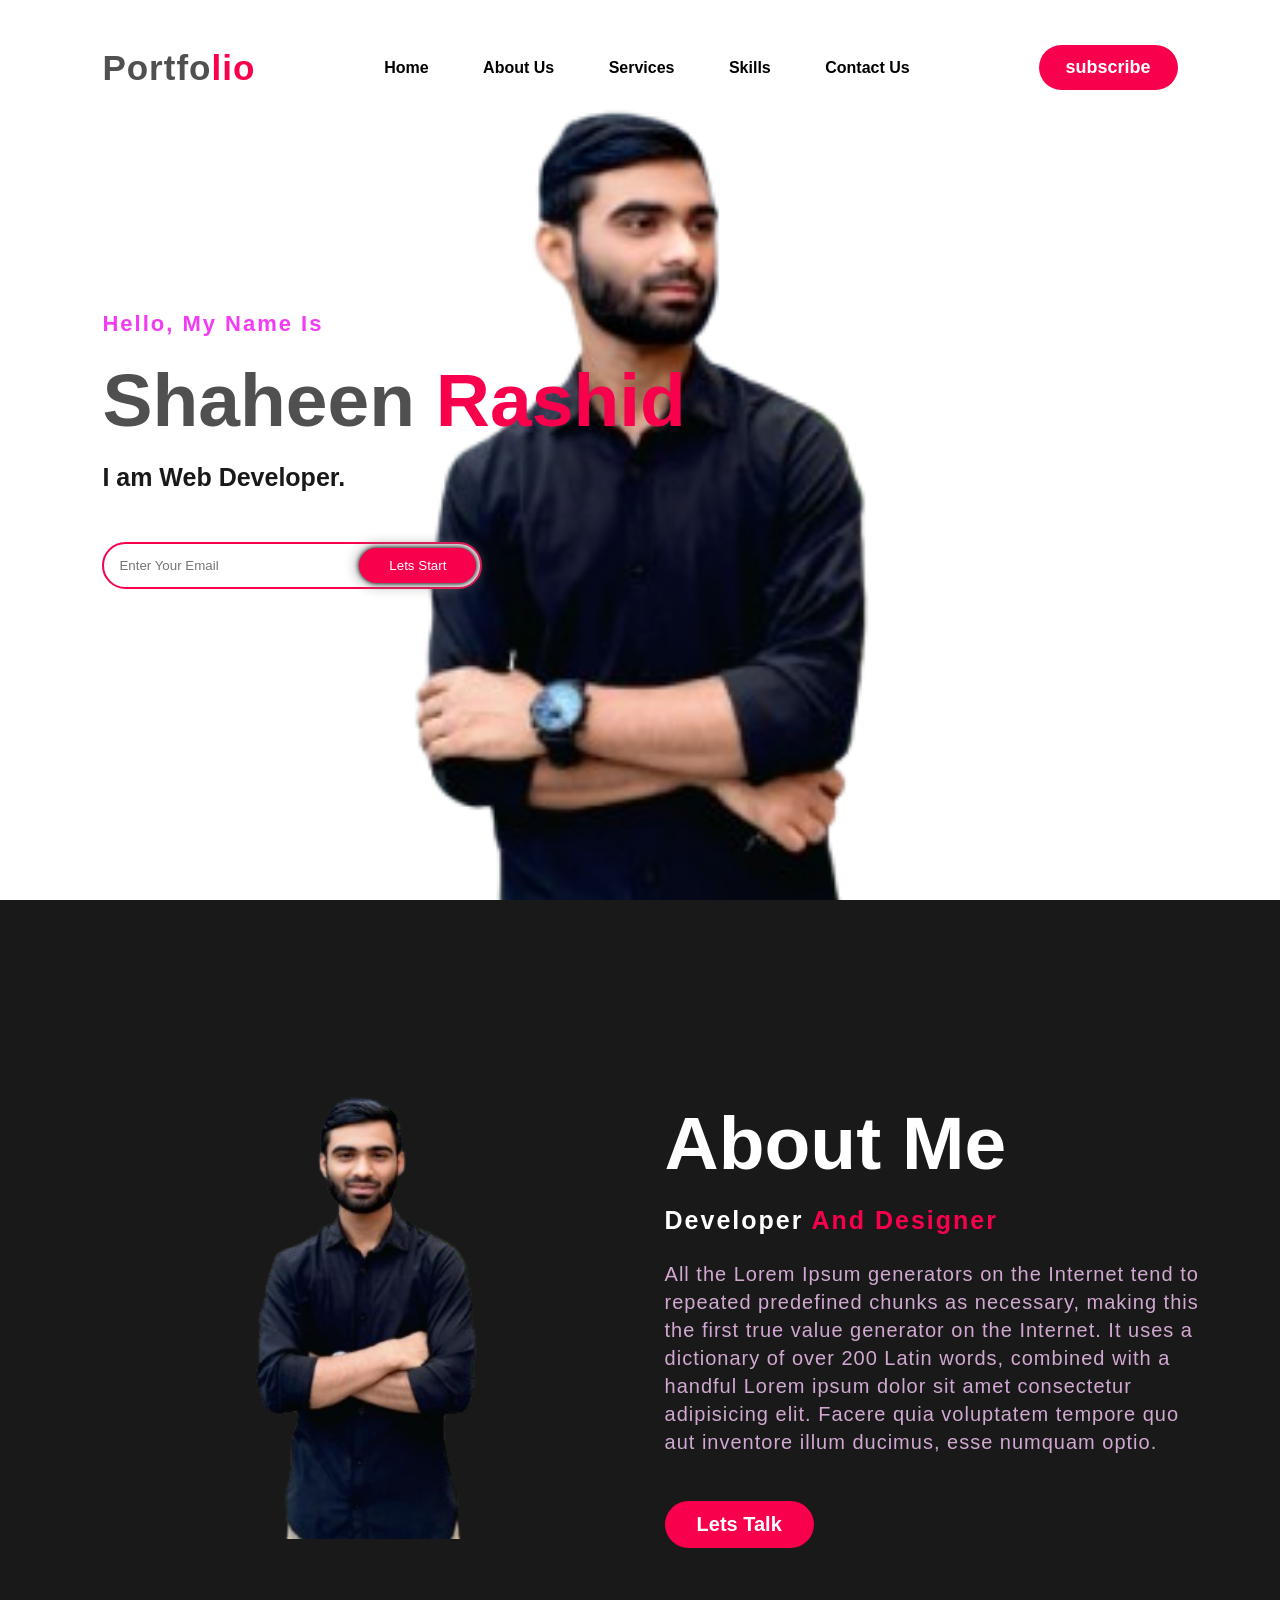
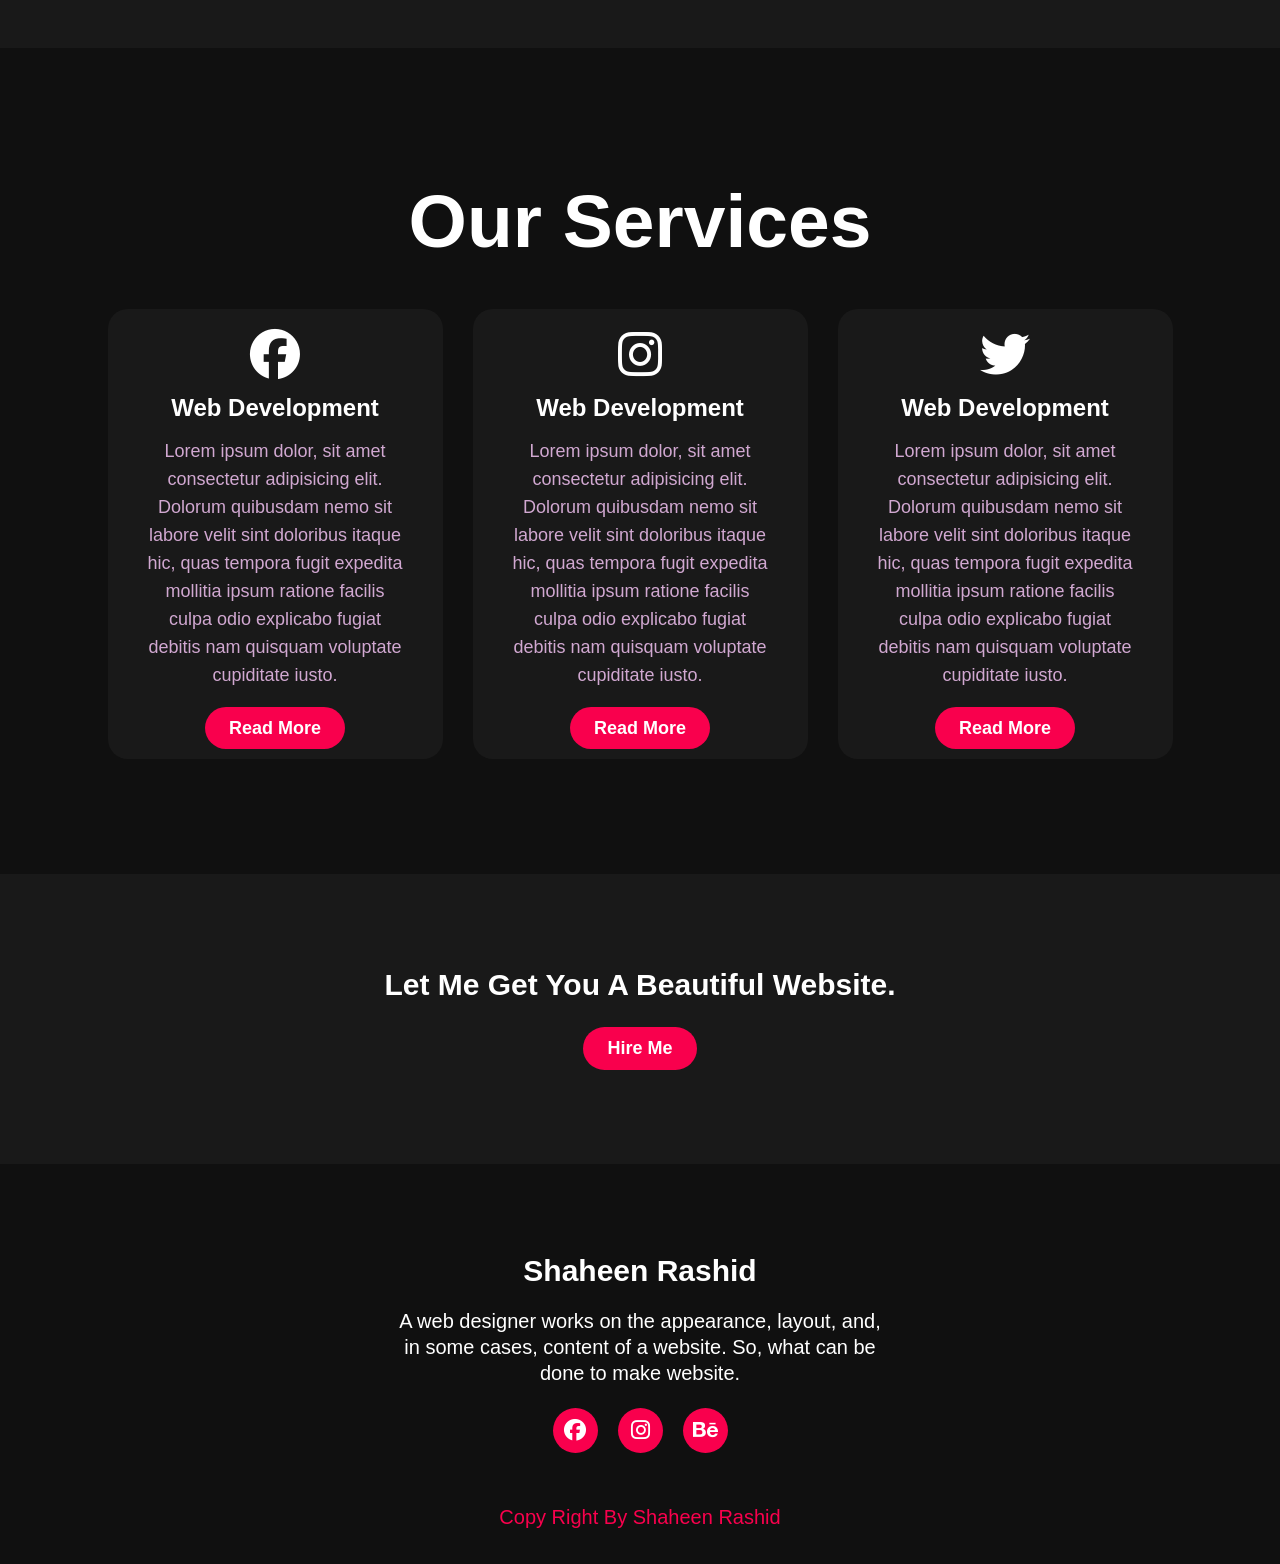
==== index.htm @ 4da4ff63 "added images" ====
<!DOCTYPE html>
<html>
<head>
    <title>My Personal Website</title>
    <link rel="stylesheet" href="css/style.css">
    <link rel="preconnect" href="https://fonts.gstatic.com">
    <link href="https://fonts.googleapis.com/css2?family=Josefin+Sans: ital, wght@700&family=Inter:wght@400;500;600;700&display=swap" rel="stylesheet">
    <link rel="stylesheet" href="https://cdnjs.cloudflare.com/ajax/libs/font-awesome/6.4.0/css/all.min.css" integrity="sha512-iecdLmaskl7CVkqkXNQ/ZH/XLlvWZOJyj7Yy7tcenmpD1ypASozpmT/E0iPtmFIB46ZmdtAc9eNBvH0H/ZpiBw==" crossorigin="anonymous" referrerpolicy="no-referrer" />
<body>
    <!-- header   -->
    <div class="hero">
        <nav>
            <h2 class="logo">Portfo<span>lio</span></h2>
            <ul>
                <li><a href="">Home</a></li>
                <li><a href="">About Us</a></li>
                <li><a href="">Services</a></li>
                <li><a href="">Skills</a></li>
                <li><a href="">Contact Us</a></li>
            </ul>
            <a href="" class="btn">subscribe</a>
        </nav>
        <div class="content">
            <h4>Hello, My Name Is</h4>
            <h1>Shaheen <span>Rashid</span></h1>
            <h3>I am Web Developer.</h3>
            <div class="newslatter">
                <form>
                    <input type="email" name="email" id="Mail" placeholder="Enter Your Email">
                    <input type="submit" name="submit" value="Lets Start">
                </form>
            </div>
        </div>
    </div>
    <!-- about -->
    <section class="about">
        <div class="main">
            <img src="./images/figma2-removebg-preview.png" alt="">
            <div class="about-text">
                <h2>About Me</h2>
                <h5>Developer <span>And Designer</span></h5>
                <p>All the Lorem Ipsum generators on the Internet tend to repeated predefined chunks as necessary, making this the first true value generator on the Internet. It uses a dictionary of over 200 Latin words, combined with a handful Lorem ipsum dolor sit amet consectetur adipisicing elit. Facere quia voluptatem tempore quo aut inventore illum ducimus, esse numquam optio.</p>
                <button type="button">Lets Talk</button>
            </div>
        </div>
    </section>
    <!-- service  -->
    <div class="service">
        <div class="title">
            <h2>Our Services</h2>
        </div>

        <div class="box">
            <div class="card">
                <i class="fa-brands fa-facebook"></i>
                <h5>Web Development</h5>
                <div class="pra">
                    <p>Lorem ipsum dolor, sit amet consectetur adipisicing elit. Dolorum quibusdam nemo sit labore velit sint doloribus itaque hic, quas tempora fugit expedita mollitia ipsum ratione facilis culpa odio explicabo fugiat debitis nam quisquam voluptate cupiditate iusto.</p>

                    <p style="text-align: center;">
                        <a class="button" href="">Read More</a>
                    </p>
                </div>
            </div>
            
            <div class="card">
                <i class="fa-brands fa-instagram"></i>
                <h5>Web Development</h5>
                <div class="pra">
                    <p>Lorem ipsum dolor, sit amet consectetur adipisicing elit. Dolorum quibusdam nemo sit labore velit sint doloribus itaque hic, quas tempora fugit expedita mollitia ipsum ratione facilis culpa odio explicabo fugiat debitis nam quisquam voluptate cupiditate iusto.</p>

                    <p style="text-align: center;">
                        <a class="button" href="">Read More</a>
                    </p>
                </div>
            </div>

            <div class="card">
                <i class="fa-brands fa-twitter"></i>
                <h5>Web Development</h5>
                <div class="pra">
                    <p>Lorem ipsum dolor, sit amet consectetur adipisicing elit. Dolorum quibusdam nemo sit labore velit sint doloribus itaque hic, quas tempora fugit expedita mollitia ipsum ratione facilis culpa odio explicabo fugiat debitis nam quisquam voluptate cupiditate iusto.</p>

                    <p style="text-align: center;">
                        <a class="button" href="">Read More</a>
                    </p>
                </div>
            </div>
            
        </div>
    </div>
    <!--    contact us    -->
    <div class="contact-me">
        <p>Let me get you a beautiful website.</p>
        <a href="" class="button-two">Hire Me</a>
    </div>
    <footer>
        <p>Shaheen Rashid</p>
        <p>A web designer works on the appearance, layout, and, in some cases, content of a website. So, what can be done to make website.</p>
        <div class="social">
            <a href=""><i class="fa-brands fa-facebook"></i></a>
            <a href=""><i class="fa-brands fa-instagram"></i></a>
            <a href=""><i class="fa-brands fa-behance"></i></a>
        </div>
        <p class="end">Copy Right By Shaheen Rashid</p>
    </footer>
</body>
</html>
---- css/style.css ----
*{
    padding: 0;
    margin: 0;
    font-family: "Gill Sans", sans-serif;
    box-sizing: border-box;
}
.hero{
    height: 100vh;
    width: 100%;
    background-image: url(../images/figma-removebg-preview.png);
    background-position: center;
    background-size: cover;
    background-repeat: no-repeat;
    background-attachment: fixed;
}
nav{
    display: flex;
    align-items: center;
    justify-content: space-between;
    padding-top: 45px;
    padding-left: 8%;
    padding-right: 8%;
}
.logo{
    color: #505050;
    font-size: 35px;
    letter-spacing: 1px;
    cursor: pointer;
}
span{
    color: #f9004d;
}
nav ul li{
    list-style-type: none;
    display: inline-block;
    padding: 10px 25px;
}
nav ul li a{
    font-size: 16px;
    color: black;
    text-decoration: none;
    font-weight: bold;
    text-transform: capitalize;
}
nav ul li a:hover{
    color: #f9004d;
    transition: .4s;
}
.btn{
    font-size: 18px;
    background-color: #f9004d;
    color: white;
    border: 2px solid transparent;
    font-weight: bold;
    padding: 10px 25px;
    text-decoration: none;
    border-radius: 30px;
    transition: transform .4s;
}
.btn:hover{
    transform: scale(1.2);
}
.content{
    position: absolute;
    top: 50%;
    left: 8%;
    transform: translateY(-50%);
}
h1{
    color: #505050;
    margin: 20px 0 20px;
    font-size: 75px;
}

h3{
    color: #191919;
    margin-bottom: 50px;
    font-size: 25px;
}
h4{
    color: rgba(240, 10, 240, 0.8);
    font-size: 22px;
    letter-spacing: 2px;
}
.newslatter form{
    width: 380px;
    max-width: 100%;
    position: relative;
}
.newslatter form input:first-child{
    display: inline-block;
    width: 100%;
    padding: 14px 130px 14px 15px;
    border: 2px solid #f9004d;
    outline: none;
    border-radius: 30px;
}

.newslatter form input:last-child{
    position: absolute;
    display: inline-block;
    padding: 10px 30px;
    border: none;
    outline: none;
    border-radius: 30px;
    background-color: #f9004d;
    color: white;
    box-shadow: 0 0 5px #000, 0 0 15px #858585;
    top: 6px;
    right: 6px;
}

.about{
    width: 100%;
    padding: 100px 0px;
    background-color: #191919;
}
.about img{
    height: auto;
    width: 600px;
}
.about-text{
    width: 550px;
    padding-top: 100px;
}
.main{
    width: 1130px;
    max-width: 95%;
    margin: 0 auto;
    display: flex;
    align-items: center;
    justify-content: space-around;
}
.about-text h2{
    color: white;
    font-size: 75px;
    text-transform: capitalize;
    margin-bottom: 20px;
}

.about-text h5{
    color: white;
    font-size: 25px;
    letter-spacing: 2px;
    margin-bottom: 25px;
}
.about-text p{
    color: #fcfc;
    font-size: 20px;
    letter-spacing: 1px;
    line-height: 28px;
    margin-bottom: 45px;
}
button{
    font-size: 20px;
    background-color: #f9004d;
    color: white;
    text-decoration: none;
    border: 2px solid transparent;
    font-weight: bold;
    padding: 10px 30px;
    border-radius: 30px;
    transition: .4s;
}
button:hover{
    background-color: transparent;
    border: 2px solid #f9004d;
    cursor: pointer;
}

.service{
    background-color: #101010;
    width: 100%;
    padding: 100px 0;
}
.title h2{
    font-size: 75px;
    color: white;
    width: 1130px;
    margin: 30px auto;
    text-align: center;
}
.box{
    display: flex;
    align-items: center;
    justify-content: center;
    min-height: 400px;
}
.card{
    height: 450px;
    width: 335px;
    padding: 20px 35px;
    background: #191919;
    border-radius: 20px;
    margin: 15px;
    position: relative;
    overflow: hidden;
    text-align: center;
}
.card i{
    font-size: 50px;
    display: block;
    text-align: center;
    margin-bottom: 15px;
    color: #fff;
}
.card h5{
    color: white;
    font-size: 24px;
    margin-bottom: 15px;
}
.pra p{
    font-size: 18px;
    color: #fcfc;
    line-height: 28px;
    margin-bottom: 25px;
}
.card .button{
    font-size: 18px;
    background-color: #f9004d;
    color: white;
    text-decoration: none;
    border: 2px solid transparent;
    font-weight: bold;
    padding: 9px 22px;
    border-radius: 30px;
    transition: .4s;
}
.card .button:hover{
    background-color: transparent;
    border: 2px solid #f9004d;
    cursor: pointer;
}

.contact-me{
    width: 100%;
    height: 290px;
    background: #191919;
    display: flex;
    align-items: center;
    justify-content: center;
    flex-direction: column;
}
.contact-me p{
    font-size: 30px;
    font-weight: bold;
    color: white;
    margin-bottom: 25px;
    text-transform: capitalize;
}

.contact-me .button-two{
    font-size: 18px;
    background-color: #f9004d;
    color: white;
    text-decoration: none;
    border: 2px solid transparent;
    font-weight: bold;
    padding: 9px 22px;
    border-radius: 30px;
    transition: .4s;
}
.contact-me .button-two:hover{
    background-color: transparent;
    border: 2px solid #f9004d;
    cursor: pointer;
}

footer{
    position: relative;
    width: 100%;
    height: 400px;
    background: #101010;
    display: flex;
    flex-direction: column;
    align-items: center;
    justify-content: center;
}
footer p:nth-child(1){
    font-size: 30px;
    color: white;
    margin-bottom: 20px;
    font-weight: bold;
}

footer p:nth-child(2){
    font-size: 20px;
    color: white;
    width: 500px;
    text-align: center;
    line-height: 26px;
}
.social{
    display: flex;
    flex-direction: row;
    flex-wrap: nowrap;
    align-items: center;
    justify-content: center;
}
.social a{
    width: 45px;
    height: 45px;
    display: flex;
    flex-direction: row;
    flex-wrap: nowrap;
    align-items: center;
    justify-content: center;
    background-color: #f9004d;
    border-radius: 50%;
    margin: 22px 10px;
    text-decoration: none;
    color: white;
    font-size: 22px;
}
.social a:hover{
    transform: scale(1.3);
    transition: .3s;
}
.end{
    position: absolute;
    color: #f9004d;
    bottom: 35px;
    font-size: 20px;
}
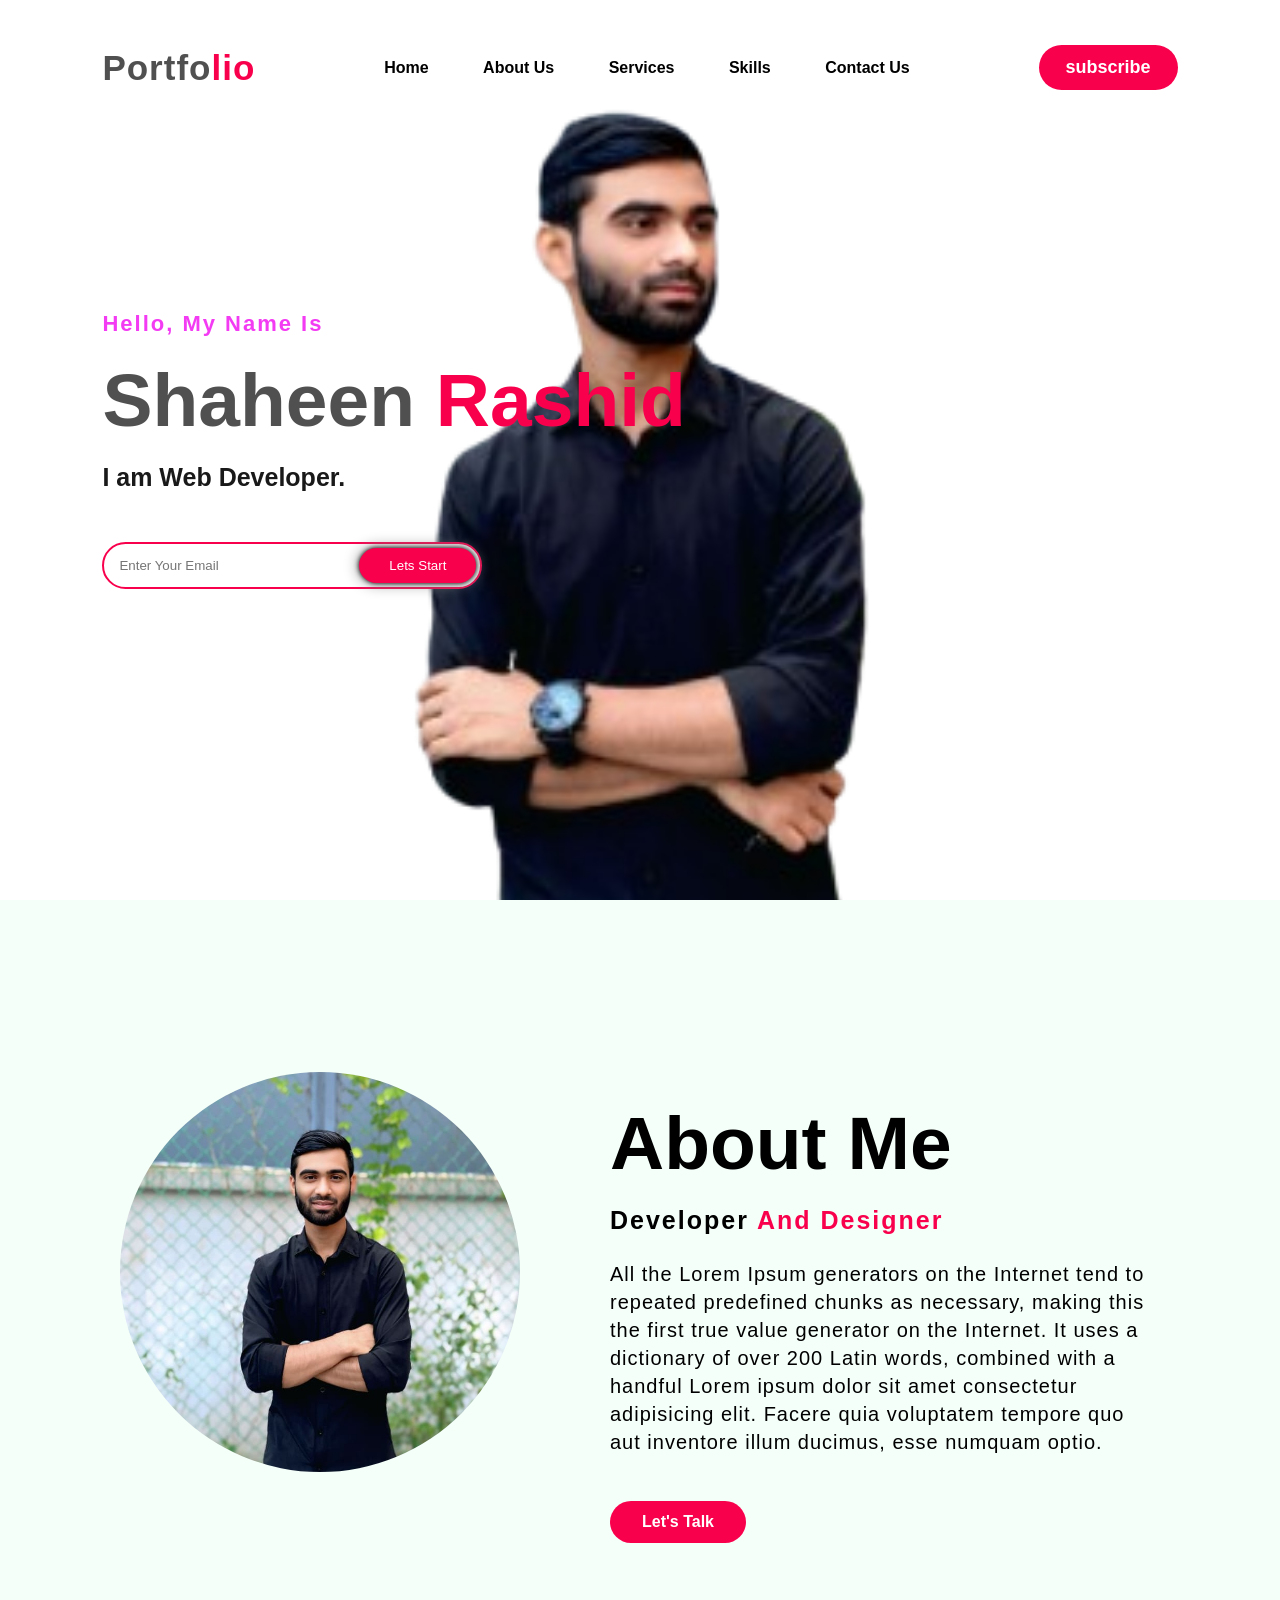
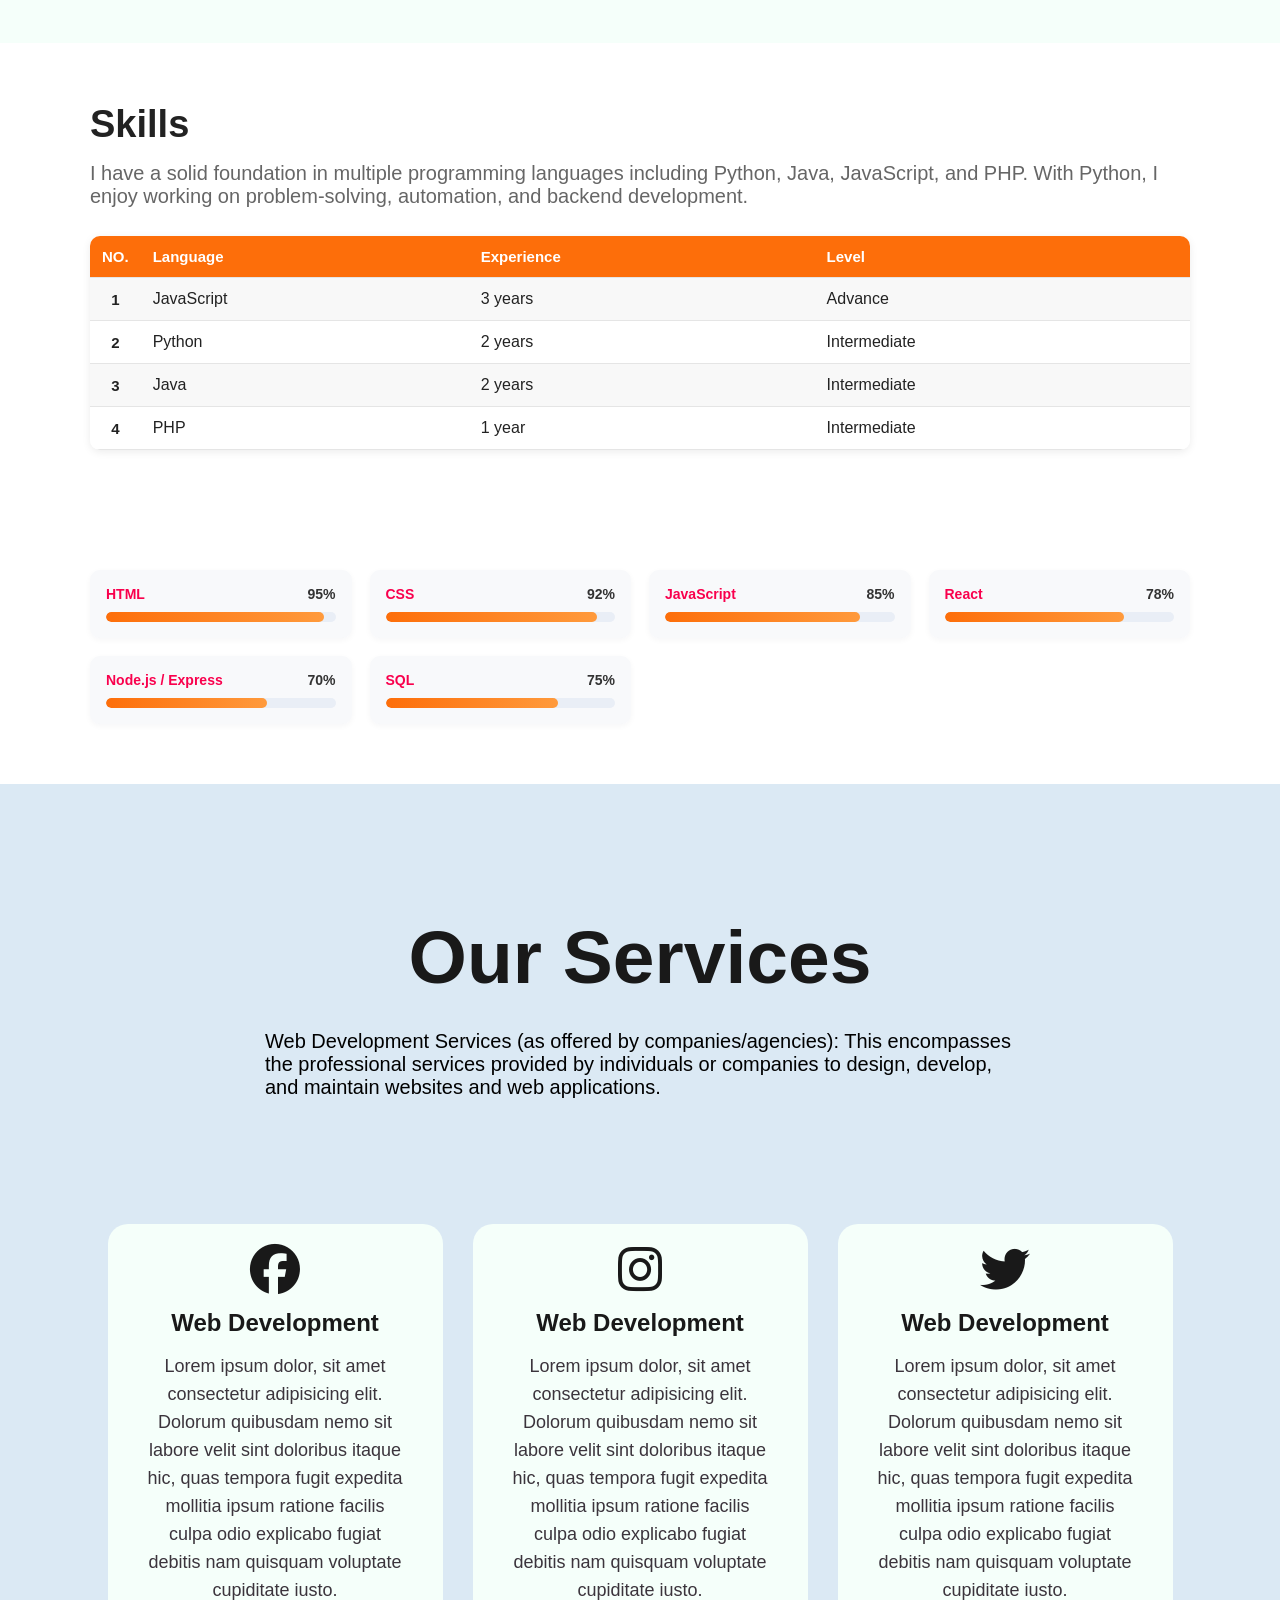
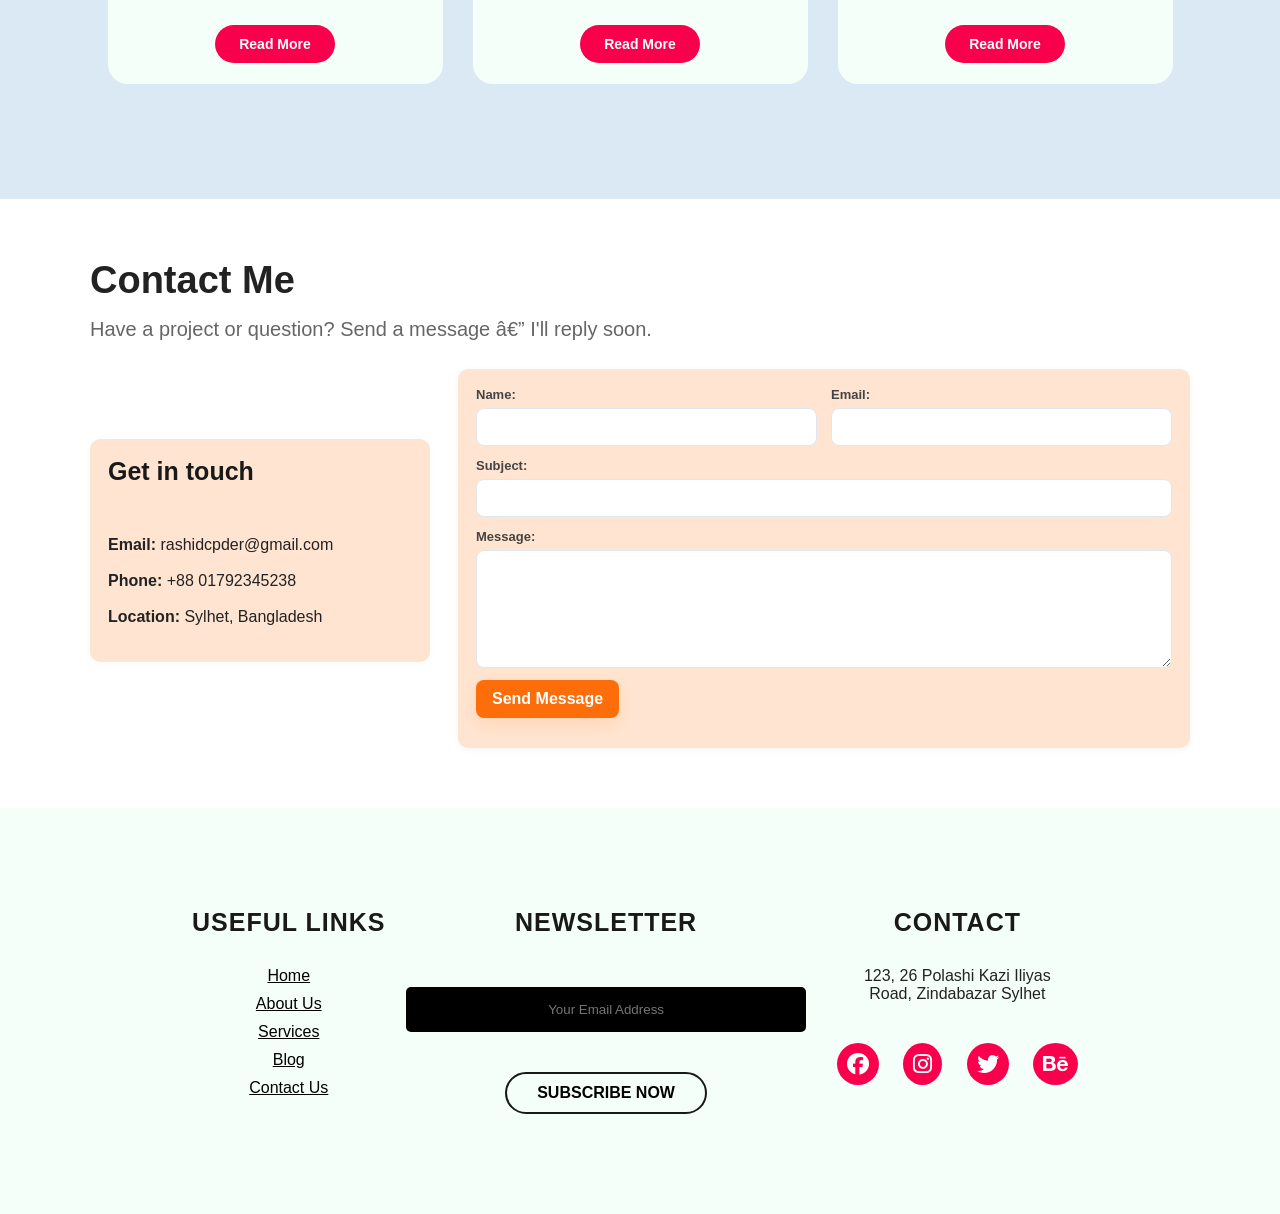
==== commit e13e19be: "added skill and contact" ====
--- a/index.htm
+++ b/index.htm
@@ -1,11 +1,17 @@
 <!DOCTYPE html>
 <html>
+
 <head>
     <title>My Personal Website</title>
     <link rel="stylesheet" href="css/style.css">
     <link rel="preconnect" href="https://fonts.gstatic.com">
-    <link href="https://fonts.googleapis.com/css2?family=Josefin+Sans: ital, wght@700&family=Inter:wght@400;500;600;700&display=swap" rel="stylesheet">
-    <link rel="stylesheet" href="https://cdnjs.cloudflare.com/ajax/libs/font-awesome/6.4.0/css/all.min.css" integrity="sha512-iecdLmaskl7CVkqkXNQ/ZH/XLlvWZOJyj7Yy7tcenmpD1ypASozpmT/E0iPtmFIB46ZmdtAc9eNBvH0H/ZpiBw==" crossorigin="anonymous" referrerpolicy="no-referrer" />
+    <link
+        href="https://fonts.googleapis.com/css2?family=Josefin+Sans: ital, wght@700&family=Inter:wght@400;500;600;700&display=swap"
+        rel="stylesheet">
+    <link rel="stylesheet" href="https://cdnjs.cloudflare.com/ajax/libs/font-awesome/6.4.0/css/all.min.css"
+        integrity="sha512-iecdLmaskl7CVkqkXNQ/ZH/XLlvWZOJyj7Yy7tcenmpD1ypASozpmT/E0iPtmFIB46ZmdtAc9eNBvH0H/ZpiBw=="
+        crossorigin="anonymous" referrerpolicy="no-referrer" />
+
 <body>
     <!-- header   -->
     <div class="hero">
@@ -35,19 +41,135 @@
     <!-- about -->
     <section class="about">
         <div class="main">
-            <img src="./images/figma2-removebg-preview.png" alt="">
+            <img src="./images/figma2.jpg" alt="">
             <div class="about-text">
                 <h2>About Me</h2>
                 <h5>Developer <span>And Designer</span></h5>
-                <p>All the Lorem Ipsum generators on the Internet tend to repeated predefined chunks as necessary, making this the first true value generator on the Internet. It uses a dictionary of over 200 Latin words, combined with a handful Lorem ipsum dolor sit amet consectetur adipisicing elit. Facere quia voluptatem tempore quo aut inventore illum ducimus, esse numquam optio.</p>
-                <button type="button">Lets Talk</button>
+                <p>All the Lorem Ipsum generators on the Internet tend to repeated predefined chunks as necessary,
+                    making this the first true value generator on the Internet. It uses a dictionary of over 200 Latin
+                    words, combined with a handful Lorem ipsum dolor sit amet consectetur adipisicing elit. Facere quia
+                    voluptatem tempore quo aut inventore illum ducimus, esse numquam optio.</p>
+                <button type="button">Let's Talk</button>
             </div>
         </div>
     </section>
+    <!-- ========== SKILLS SECTION ========== -->
+    <section id="skills" class="pf-section">
+        <div class="pf-container">
+            <h2 class="pf-title">Skills</h2>
+            <p class="pf-sub">I have a solid foundation in multiple programming languages including Python, Java,
+                JavaScript, and PHP. With Python,
+                I enjoy working on problem-solving, automation, and backend development.</p>
+            <div class="overflow-x-auto">
+                <table class="custom-table">
+                    <thead>
+                        <tr>
+                            <th>NO.</th>
+                            <th>Language</th>
+                            <th>Experience</th>
+                            <th>Level</th>
+                        </tr>
+                    </thead>
+                    <tbody>
+                        <tr>
+                            <th>1</th>
+                            <td>JavaScript</td>
+                            <td>3 years</td>
+                            <td>Advance</td>
+                        </tr>
+                        <tr>
+                            <th>2</th>
+                            <td>Python</td>
+                            <td>2 years</td>
+                            <td>Intermediate</td>
+                        </tr>
+                        <tr>
+                            <th>3</th>
+                            <td>Java</td>
+                            <td>2 years</td>
+                            <td>Intermediate</td>
+                        </tr>
+                        <tr>
+                            <th>4</th>
+                            <td>PHP</td>
+                            <td>1 year</td>
+                            <td>Intermediate</td>
+                        </tr>
+                    </tbody>
+                </table>
+            </div>
+
+            <div class="pf-skills-grid">
+                <div class="pf-skill-card">
+                    <div class="pf-skill-head">
+                        <span>HTML</span>
+                        <span class="pf-skill-percent">95%</span>
+                    </div>
+                    <div class="pf-progress">
+                        <div class="pf-progress-bar" style="width:95%"></div>
+                    </div>
+                </div>
+
+                <div class="pf-skill-card">
+                    <div class="pf-skill-head">
+                        <span>CSS</span>
+                        <span class="pf-skill-percent">92%</span>
+                    </div>
+                    <div class="pf-progress">
+                        <div class="pf-progress-bar" style="width:92%"></div>
+                    </div>
+                </div>
+
+                <div class="pf-skill-card">
+                    <div class="pf-skill-head">
+                        <span>JavaScript</span>
+                        <span class="pf-skill-percent">85%</span>
+                    </div>
+                    <div class="pf-progress">
+                        <div class="pf-progress-bar" style="width:85%"></div>
+                    </div>
+                </div>
+
+                <div class="pf-skill-card">
+                    <div class="pf-skill-head">
+                        <span>React</span>
+                        <span class="pf-skill-percent">78%</span>
+                    </div>
+                    <div class="pf-progress">
+                        <div class="pf-progress-bar" style="width:78%"></div>
+                    </div>
+                </div>
+
+                <div class="pf-skill-card">
+                    <div class="pf-skill-head">
+                        <span>Node.js / Express</span>
+                        <span class="pf-skill-percent">70%</span>
+                    </div>
+                    <div class="pf-progress">
+                        <div class="pf-progress-bar" style="width:70%"></div>
+                    </div>
+                </div>
+
+                <div class="pf-skill-card">
+                    <div class="pf-skill-head">
+                        <span>SQL</span>
+                        <span class="pf-skill-percent">75%</span>
+                    </div>
+                    <div class="pf-progress">
+                        <div class="pf-progress-bar" style="width:75%"></div>
+                    </div>
+                </div>
+            </div>
+        </div>
+    </section>
+
     <!-- service  -->
     <div class="service">
         <div class="title">
             <h2>Our Services</h2>
+            <p>Web Development Services (as offered by companies/agencies): This encompasses
+                the professional services provided by individuals or companies to design, develop, and maintain websites
+                and web applications.</p>
         </div>
 
         <div class="box">
@@ -55,19 +177,23 @@
                 <i class="fa-brands fa-facebook"></i>
                 <h5>Web Development</h5>
                 <div class="pra">
-                    <p>Lorem ipsum dolor, sit amet consectetur adipisicing elit. Dolorum quibusdam nemo sit labore velit sint doloribus itaque hic, quas tempora fugit expedita mollitia ipsum ratione facilis culpa odio explicabo fugiat debitis nam quisquam voluptate cupiditate iusto.</p>
+                    <p>Lorem ipsum dolor, sit amet consectetur adipisicing elit. Dolorum quibusdam nemo sit labore velit
+                        sint doloribus itaque hic, quas tempora fugit expedita mollitia ipsum ratione facilis culpa odio
+                        explicabo fugiat debitis nam quisquam voluptate cupiditate iusto.</p>
 
                     <p style="text-align: center;">
                         <a class="button" href="">Read More</a>
                     </p>
                 </div>
             </div>
-            
+
             <div class="card">
                 <i class="fa-brands fa-instagram"></i>
                 <h5>Web Development</h5>
                 <div class="pra">
-                    <p>Lorem ipsum dolor, sit amet consectetur adipisicing elit. Dolorum quibusdam nemo sit labore velit sint doloribus itaque hic, quas tempora fugit expedita mollitia ipsum ratione facilis culpa odio explicabo fugiat debitis nam quisquam voluptate cupiditate iusto.</p>
+                    <p>Lorem ipsum dolor, sit amet consectetur adipisicing elit. Dolorum quibusdam nemo sit labore velit
+                        sint doloribus itaque hic, quas tempora fugit expedita mollitia ipsum ratione facilis culpa odio
+                        explicabo fugiat debitis nam quisquam voluptate cupiditate iusto.</p>
 
                     <p style="text-align: center;">
                         <a class="button" href="">Read More</a>
@@ -79,30 +205,95 @@
                 <i class="fa-brands fa-twitter"></i>
                 <h5>Web Development</h5>
                 <div class="pra">
-                    <p>Lorem ipsum dolor, sit amet consectetur adipisicing elit. Dolorum quibusdam nemo sit labore velit sint doloribus itaque hic, quas tempora fugit expedita mollitia ipsum ratione facilis culpa odio explicabo fugiat debitis nam quisquam voluptate cupiditate iusto.</p>
+                    <p>Lorem ipsum dolor, sit amet consectetur adipisicing elit. Dolorum quibusdam nemo sit labore velit
+                        sint doloribus itaque hic, quas tempora fugit expedita mollitia ipsum ratione facilis culpa odio
+                        explicabo fugiat debitis nam quisquam voluptate cupiditate iusto.</p>
 
                     <p style="text-align: center;">
                         <a class="button" href="">Read More</a>
                     </p>
                 </div>
             </div>
-            
+
         </div>
     </div>
-    <!--    contact us    -->
-    <div class="contact-me">
-        <p>Let me get you a beautiful website.</p>
-        <a href="" class="button-two">Hire Me</a>
+
+    <!-- ========== CONTACT SECTION ========== -->
+    <section id="contact" class="pf-section pf-contact-section">
+        <div class="pf-container">
+            <h2 class="pf-title">Contact Me</h2>
+            <p class="pf-sub">Have a project or question? Send a message — I'll reply soon.</p>
+
+            <div class="pf-contact-wrap">
+                <div class="pf-contact-info">
+                    <h3>Get in touch</h3>
+                    <p><strong>Email:</strong> rashidcpder@gmail.com</p>
+                    <p><strong>Phone:</strong> +88 01792345238</p>
+                    <p><strong>Location:</strong> Sylhet, Bangladesh</p>
+                </div>
+
+                <form id="pf-contact-form" class="pf-contact-form" method="post" action="/send-contact">
+                    <div class="pf-row">
+                        <div class="pf-field">
+                            <label for="pf-name">Name:</label>
+                            <input id="pf-name" name="name" type="text" required minlength="2" />
+                        </div>
+                        <div class="pf-field">
+                            <label for="pf-email">Email:</label>
+                            <input id="pf-email" name="email" type="email" required />
+                        </div>
+                    </div>
+
+                    <div class="pf-row">
+                        <div class="pf-field-full">
+                            <label for="pf-subject">Subject:</label>
+                            <input id="pf-subject" name="subject" type="text" required />
+                        </div>
+                    </div>
+
+                    <div class="pf-row">
+                        <div class="pf-field-full">
+                            <label for="pf-message">Message:</label>
+                            <textarea id="pf-message" name="message" rows="6" required></textarea>
+                        </div>
+                    </div>
+
+                    <div class="pf-row pf-actions">
+                        <button type="submit" class="pf-btn">Send Message</button>
+                        <div id="pf-form-status" aria-live="polite" class="pf-form-status"></div>
+                    </div>
+                </form>
+            </div>
+        </div>
+    </section>
+    <div class="footer">
+        <div class="col-1">
+            <h3>Useful Links</h3>
+            <a href="">Home</a>
+            <a href="">About Us</a>
+            <a href="">Services</a>
+            <a href="">Blog</a>
+            <a href="">Contact Us</a>
+        </div>
+        <div class="col-2">
+            <h3>Newsletter</h3>
+            <form>
+                <input type="email" placeholder="Your Email Address" required>
+                <br>
+                <button type="submit">SUBSCRIBE NOW</button>
+            </form>
+        </div>
+        <div class="col-3">
+            <h3>Contact</h3>
+            <p>123, 26 Polashi Kazi Iliyas<br> Road, Zindabazar Sylhet</p>
+            <div class="socail-icons">
+                <a href=""><i class="fa-brands fa-facebook"></i></a>
+                <a href=""><i class="fa-brands fa-instagram"></i></a>
+                <a href=""><i class="fa-brands fa-twitter"></i></a>
+                <a href=""><i class="fa-brands fa-behance"></i></a>
+            </div>
+        </div>
     </div>
-    <footer>
-        <p>Shaheen Rashid</p>
-        <p>A web designer works on the appearance, layout, and, in some cases, content of a website. So, what can be done to make website.</p>
-        <div class="social">
-            <a href=""><i class="fa-brands fa-facebook"></i></a>
-            <a href=""><i class="fa-brands fa-instagram"></i></a>
-            <a href=""><i class="fa-brands fa-behance"></i></a>
-        </div>
-        <p class="end">Copy Right By Shaheen Rashid</p>
-    </footer>
 </body>
+
 </html>
--- a/css/style.css
+++ b/css/style.css
@@ -1,10 +1,11 @@
-*{
+* {
     padding: 0;
     margin: 0;
     font-family: "Gill Sans", sans-serif;
     box-sizing: border-box;
 }
-.hero{
+
+.hero {
     height: 100vh;
     width: 100%;
     background-image: url(../images/figma-removebg-preview.png);
@@ -13,7 +14,8 @@
     background-repeat: no-repeat;
     background-attachment: fixed;
 }
-nav{
+
+nav {
     display: flex;
     align-items: center;
     justify-content: space-between;
@@ -21,32 +23,38 @@
     padding-left: 8%;
     padding-right: 8%;
 }
-.logo{
+
+.logo {
     color: #505050;
     font-size: 35px;
     letter-spacing: 1px;
     cursor: pointer;
 }
-span{
+
+span {
     color: #f9004d;
 }
-nav ul li{
+
+nav ul li {
     list-style-type: none;
     display: inline-block;
     padding: 10px 25px;
 }
-nav ul li a{
+
+nav ul li a {
     font-size: 16px;
     color: black;
     text-decoration: none;
     font-weight: bold;
     text-transform: capitalize;
 }
-nav ul li a:hover{
+
+nav ul li a:hover {
     color: #f9004d;
     transition: .4s;
 }
-.btn{
+
+.btn {
     font-size: 18px;
     background-color: #f9004d;
     color: white;
@@ -57,37 +65,43 @@
     border-radius: 30px;
     transition: transform .4s;
 }
-.btn:hover{
+
+.btn:hover {
     transform: scale(1.2);
 }
-.content{
+
+.content {
     position: absolute;
     top: 50%;
     left: 8%;
     transform: translateY(-50%);
 }
-h1{
+
+h1 {
     color: #505050;
     margin: 20px 0 20px;
     font-size: 75px;
 }
 
-h3{
+h3 {
     color: #191919;
     margin-bottom: 50px;
     font-size: 25px;
 }
-h4{
+
+h4 {
     color: rgba(240, 10, 240, 0.8);
     font-size: 22px;
     letter-spacing: 2px;
 }
-.newslatter form{
+
+.newslatter form {
     width: 380px;
     max-width: 100%;
     position: relative;
 }
-.newslatter form input:first-child{
+
+.newslatter form input:first-child {
     display: inline-block;
     width: 100%;
     padding: 14px 130px 14px 15px;
@@ -96,7 +110,7 @@
     border-radius: 30px;
 }
 
-.newslatter form input:last-child{
+.newslatter form input:last-child {
     position: absolute;
     display: inline-block;
     padding: 10px 30px;
@@ -110,20 +124,24 @@
     right: 6px;
 }
 
-.about{
+.about {
     width: 100%;
     padding: 100px 0px;
-    background-color: #191919;
-}
-.about img{
-    height: auto;
-    width: 600px;
-}
-.about-text{
+    background-color: #f5fffa;
+}
+
+.about img {
+    height: 400px;
+    width: 400px;
+    border-radius: 50%;
+}
+
+.about-text {
     width: 550px;
     padding-top: 100px;
 }
-.main{
+
+.main {
     width: 1130px;
     max-width: 95%;
     margin: 0 auto;
@@ -131,28 +149,31 @@
     align-items: center;
     justify-content: space-around;
 }
-.about-text h2{
-    color: white;
+
+.about-text h2 {
+    color: black;
     font-size: 75px;
     text-transform: capitalize;
     margin-bottom: 20px;
 }
 
-.about-text h5{
-    color: white;
+.about-text h5 {
+    color: black;
     font-size: 25px;
     letter-spacing: 2px;
     margin-bottom: 25px;
 }
-.about-text p{
-    color: #fcfc;
+
+.about-text p {
+    color: black;
     font-size: 20px;
     letter-spacing: 1px;
     line-height: 28px;
     margin-bottom: 45px;
 }
-button{
-    font-size: 20px;
+
+button {
+    font-size: 16px;
     background-color: #f9004d;
     color: white;
     text-decoration: none;
@@ -162,61 +183,77 @@
     border-radius: 30px;
     transition: .4s;
 }
-button:hover{
+
+button:hover {
     background-color: transparent;
     border: 2px solid #f9004d;
+    color: black;
     cursor: pointer;
 }
 
-.service{
-    background-color: #101010;
+.service {
+    background-color: #dbe9f4;
     width: 100%;
     padding: 100px 0;
 }
-.title h2{
+
+.title h2 {
     font-size: 75px;
-    color: white;
+    color: #191919;
     width: 1130px;
     margin: 30px auto;
     text-align: center;
 }
-.box{
+
+.title p {
+    width: 750px;
+    margin: 10px auto;
+    padding-bottom: 100px;
+    font-size: 20px;
+}
+
+.box {
     display: flex;
     align-items: center;
     justify-content: center;
     min-height: 400px;
 }
-.card{
-    height: 450px;
+
+.card {
+    height: 460px;
     width: 335px;
     padding: 20px 35px;
-    background: #191919;
+    background: #f5fffa;
     border-radius: 20px;
     margin: 15px;
     position: relative;
     overflow: hidden;
     text-align: center;
 }
-.card i{
+
+.card i {
     font-size: 50px;
     display: block;
     text-align: center;
     margin-bottom: 15px;
-    color: #fff;
-}
-.card h5{
-    color: white;
+    color: #191919;
+}
+
+.card h5 {
+    color: #191919;
     font-size: 24px;
     margin-bottom: 15px;
 }
-.pra p{
+
+.pra p {
     font-size: 18px;
-    color: #fcfc;
+    color: rgba(12, 1, 12, 0.8);
     line-height: 28px;
     margin-bottom: 25px;
 }
-.card .button{
-    font-size: 18px;
+
+.card .button {
+    font-size: 14px;
     background-color: #f9004d;
     color: white;
     text-decoration: none;
@@ -226,99 +263,401 @@
     border-radius: 30px;
     transition: .4s;
 }
-.card .button:hover{
+
+.card .button:hover {
+    background-color: transparent;
+    border: 2px solid #f9004d;
+    color: #191919;
+    cursor: pointer;
+}
+
+.contact-me {
+    width: 100%;
+    height: 290px;
+    background: #191919;
+    display: flex;
+    align-items: center;
+    justify-content: center;
+    flex-direction: column;
+}
+
+.contact-me p {
+    font-size: 30px;
+    font-weight: bold;
+    color: white;
+    margin-bottom: 25px;
+    text-transform: capitalize;
+}
+
+.contact-me .button-two {
+    font-size: 16px;
+    background-color: #f9004d;
+    color: white;
+    text-decoration: none;
+    border: 2px solid transparent;
+    font-weight: bold;
+    padding: 9px 22px;
+    border-radius: 30px;
+    transition: .4s;
+}
+
+.contact-me .button-two:hover {
     background-color: transparent;
     border: 2px solid #f9004d;
     cursor: pointer;
 }
 
-.contact-me{
-    width: 100%;
-    height: 290px;
-    background: #191919;
-    display: flex;
-    align-items: center;
-    justify-content: center;
-    flex-direction: column;
-}
-.contact-me p{
-    font-size: 30px;
-    font-weight: bold;
-    color: white;
-    margin-bottom: 25px;
-    text-transform: capitalize;
-}
-
-.contact-me .button-two{
-    font-size: 18px;
-    background-color: #f9004d;
-    color: white;
-    text-decoration: none;
-    border: 2px solid transparent;
-    font-weight: bold;
-    padding: 9px 22px;
-    border-radius: 30px;
-    transition: .4s;
-}
-.contact-me .button-two:hover{
-    background-color: transparent;
-    border: 2px solid #f9004d;
-    cursor: pointer;
-}
-
-footer{
-    position: relative;
-    width: 100%;
-    height: 400px;
-    background: #101010;
-    display: flex;
-    flex-direction: column;
-    align-items: center;
-    justify-content: center;
-}
-footer p:nth-child(1){
-    font-size: 30px;
-    color: white;
-    margin-bottom: 20px;
-    font-weight: bold;
-}
-
-footer p:nth-child(2){
-    font-size: 20px;
-    color: white;
-    width: 500px;
-    text-align: center;
-    line-height: 26px;
-}
-.social{
+.footer {
+    width: 100%;
+    padding: 100px 15%;
+    background-color: #f5fffa;
+    color: #222;
     display: flex;
     flex-direction: row;
     flex-wrap: nowrap;
+    justify-content: space-between;
+}
+
+.footer div h3 {
+    font-weight: bold;
+    margin-bottom: 30px;
+    letter-spacing: 1px;
+    text-transform: uppercase;
+}
+
+.footer div {
+    text-align: center;
+}
+
+.col-1 a {
+    display: block;
+    color: black;
+    margin-bottom: 10px;
+    transition: transform .5s;
+}
+
+.col-1 a:hover {
+    color: #e83e8c;
+    transform: scale(1.1);
+}
+
+.col-2 {
+    flex-grow: 2;
+}
+.col-2 button:hover{
+    background: #191919;
+    color: white;
+    transition: 0.7s;
+}
+.col-2 form input{
+    background: #2b7a2b;
+}
+.footer form input {
+    width: 400px;
+    height: 45px;
+    border-radius: 5px;
+    background: #000;
+    color: white;
+    text-align: center;
+    margin: 20px 0px 40px;
+    outline: none;
+    border: none;
+}
+
+.footer form button {
+    background-color: transparent;
+    border: 2px solid #191919;
+    color: black;
+    border-radius: 30px;
+    padding: 10px 30px;
+    cursor: pointer;
+    font-size: 16px;
+}
+
+.socail-icons {
+    margin-top: 30px;
+
+}
+
+.socail-icons i {
+    font-size: 22px;
+    margin: 10px;
+    cursor: pointer;
+    text-decoration: none;
+    background-color: #f9004d;
+    padding: 10px;
+    border-radius: 50%;
+    color: white;
+}
+
+/* ===== Namespaced portfolio styles (pf-*) ===== */
+
+.pf-section {
+    padding: 60px 18px;
+    background: #ffffff;
+    color: #222;
+    font-family: "Inter", "Segoe UI", Roboto, Arial, sans-serif;
+}
+
+.pf-container {
+    max-width: 1100px;
+    margin: 0 auto;
+}
+
+/* Titles */
+.pf-title {
+    font-size: 38px;
+    padding-bottom: 10px;
+    margin: 0 0 6px;
+    font-weight: 700;
+}
+
+.pf-sub {
+    margin: 0 0 28px;
+    color: #666;
+    font-size: 20px;
+}
+
+/* Skills grid */
+.pf-skills-grid {
+    display: grid;
+    grid-template-columns: repeat(auto-fit, minmax(240px, 1fr));
+    gap: 18px;
+    padding-top: 100px;
+}
+
+.pf-skill-card {
+    padding: 16px;
+    border-radius: 10px;
+    background: #f8f9fb;
+    box-shadow: 0 2px 6px rgba(13, 22, 40, 0.04);
+}
+
+.pf-skill-head {
+    display: flex;
+    justify-content: space-between;
     align-items: center;
-    justify-content: center;
-}
-.social a{
-    width: 45px;
-    height: 45px;
-    display: flex;
-    flex-direction: row;
-    flex-wrap: nowrap;
+    font-weight: 600;
+    margin-bottom: 10px;
+    font-size: 14px;
+}
+
+.pf-skill-percent {
+    font-weight: 700;
+    color: #333;
+}
+
+/* Progress */
+.pf-progress {
+    height: 10px;
+    width: 100%;
+    background: #e9eef6;
+    border-radius: 999px;
+    overflow: hidden;
+}
+
+.pf-progress-bar {
+    height: 100%;
+    background: linear-gradient(90deg, #FD6E0A, #FF9A3C);
+    /* will pick default color from CSS - ok */
+    border-radius: 999px;
+    transition: width .9s cubic-bezier(.2, .9, .4, 1);
+}
+
+/* Contact section layout */
+.pf-contact-section .pf-contact-wrap {
+    display: grid;
+    grid-template-columns: 340px 1fr;
+    gap: 28px;
+    align-items: start;
+}
+
+/* contact info card */
+.pf-contact-info {
+    background: #ffe5d1;
+    margin-top: 70px;
+    padding: 18px;
+    border-radius: 10px;
+    box-shadow: 0 2px 8px rgba(105, 117, 149, 0.04);
+}
+
+.pf-contact-info h3 {
+    margin-top: 0;
+}
+.pf-contact-info p{
+    padding-bottom: 18px;
+}
+/* contact form */
+.pf-contact-form {
+    background: #ffe5d1;
+    padding: 18px;
+    border-radius: 10px;
+    box-shadow: 0 2px 8px rgba(12, 20, 40, 0.04);
+}
+
+.pf-row {
+    display: flex;
+    gap: 14px;
+    font-weight: bold;
+    margin-bottom: 12px;
+}
+
+.pf-field {
+    flex: 1 1 50%;
+    display: flex;
+    flex-direction: column;
+}
+
+.pf-field-full {
+    flex: 1 1 100%;
+    display: flex;
+    flex-direction: column;
+}
+
+.pf-contact-form label {
+    font-size: 13px;
+    margin-bottom: 6px;
+    color: #444;
+}
+
+.pf-contact-form input,
+.pf-contact-form textarea {
+    border: 1px solid #e0e6ef;
+    padding: 10px 12px;
+    border-radius: 8px;
+    font-size: 14px;
+    outline: none;
+    transition: box-shadow .15s, border-color .15s;
+}
+
+.pf-contact-form input:focus,
+.pf-contact-form textarea:focus {
+    border-color: #d6b08b;
+    box-shadow: 0 6px 18px rgba(216, 150, 100, 0.08);
+}
+
+/* button + status */
+.pf-actions {
     align-items: center;
-    justify-content: center;
-    background-color: #f9004d;
-    border-radius: 50%;
-    margin: 22px 10px;
-    text-decoration: none;
-    color: white;
-    font-size: 22px;
-}
-.social a:hover{
-    transform: scale(1.3);
-    transition: .3s;
-}
-.end{
-    position: absolute;
-    color: #f9004d;
-    bottom: 35px;
-    font-size: 20px;
+    gap: 12px;
+}
+
+.pf-btn {
+    background: #FD6E0A;
+    color: #fff;
+    border: 0;
+    padding: 10px 16px;
+    border-radius: 8px;
+    font-weight: 700;
+    cursor: pointer;
+    box-shadow: 0 6px 18px rgba(253, 110, 10, 0.14);
+}
+
+.pf-btn:active {
+    transform: translateY(1px);
+}
+
+.pf-form-status {
+    font-size: 14px;
+    color: #2b7a2b;
+    margin-left: 6px;
+}
+
+@media (max-width: 880px) {
+    .pf-contact-section .pf-contact-wrap {
+        grid-template-columns: 1fr;
+    }
+
+    .pf-row {
+        flex-direction: column;
+    }
+
+    .pf-field,
+    .pf-field-full {
+        width: 100%;
+    }
+
+    .pf-skills-grid {
+        grid-template-columns: repeat(auto-fit, minmax(200px, 1fr));
+    }
+
+    .pf-section {
+        padding: 40px 14px;
+    }
+}
+
+/* === Scrollable container === */
+.overflow-x-auto {
+    width: 100%;
+    overflow-x: auto;
+    -webkit-overflow-scrolling: touch;
+    margin: 20px 0;
+    border-radius: 10px;
+    box-shadow: 0 2px 8px rgba(0, 0, 0, 0.08);
+}
+
+/* === Custom table === */
+.custom-table {
+    width: 100%;
+    border-collapse: collapse;
+    font-family: "Inter", Arial, sans-serif;
+    min-width: 500px;
+}
+
+/* === Table Header === */
+.custom-table thead {
+    background-color: #FD6E0A;
+    /* your main accent color */
+    color: white;
+}
+
+.custom-table th {
+    text-align: left;
+    padding: 14px 12px;
+    font-weight: 600;
+    font-size: 15px;
+}
+
+/* === Table Body === */
+.custom-table td,
+.custom-table th {
+    padding: 12px 12px;
+    border-bottom: 1px solid #e5e5e5;
+}
+
+/* First column (number) */
+.custom-table tbody th:first-child,
+.custom-table thead th:first-child {
+    text-align: center;
+    width: 50px;
+    font-weight: 600;
+}
+
+/* === Zebra striping === */
+.custom-table tbody tr:nth-child(odd) {
+    background-color: #f8f8f8;
+}
+
+.custom-table tbody tr:nth-child(even) {
+    background-color: #ffffff;
+}
+
+/* === Hover effect === */
+.custom-table tbody tr:hover {
+    background-color: #ffe5d1;
+    transition: background-color 0.3s ease;
+}
+
+/* === Responsive === */
+@media (max-width: 600px) {
+
+    .custom-table th,
+    .custom-table td {
+        padding: 10px 8px;
+        font-size: 14px;
+    }
+
+    .custom-table {
+        min-width: 400px;
+    }
 }
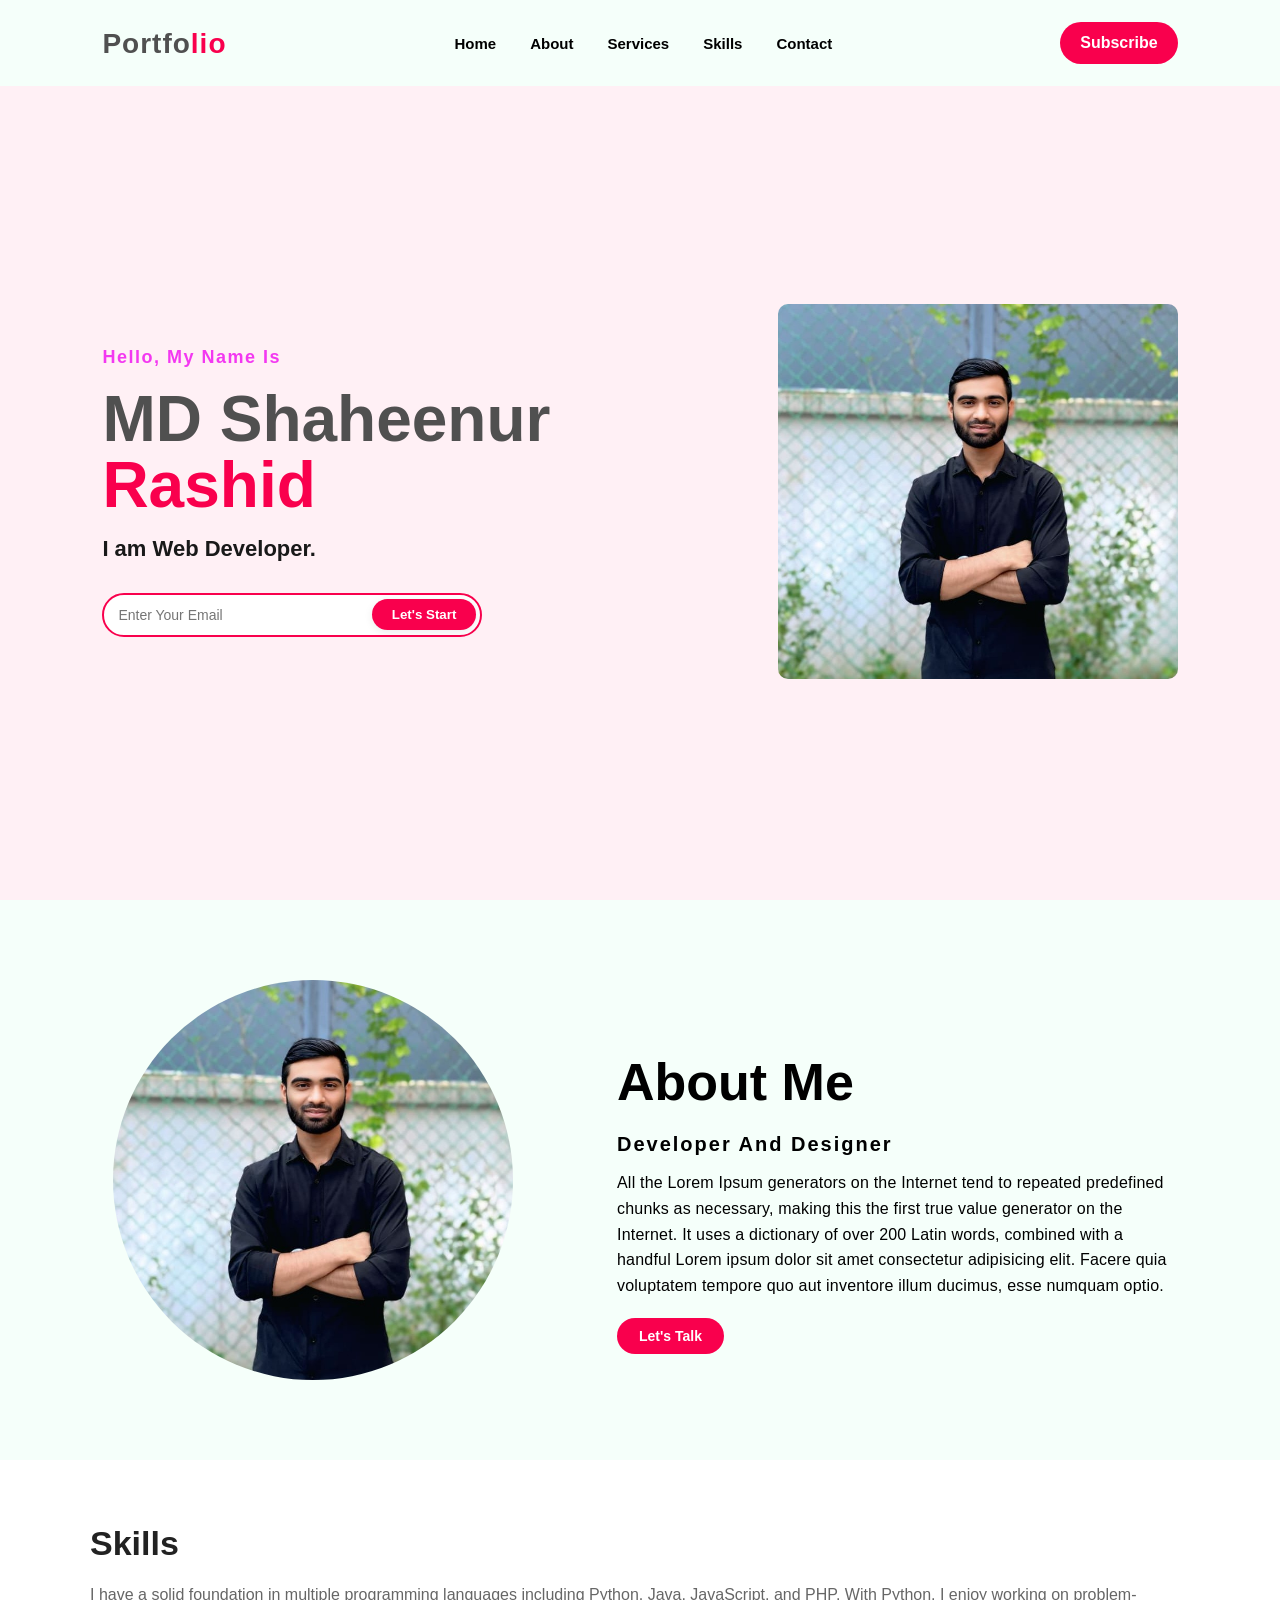
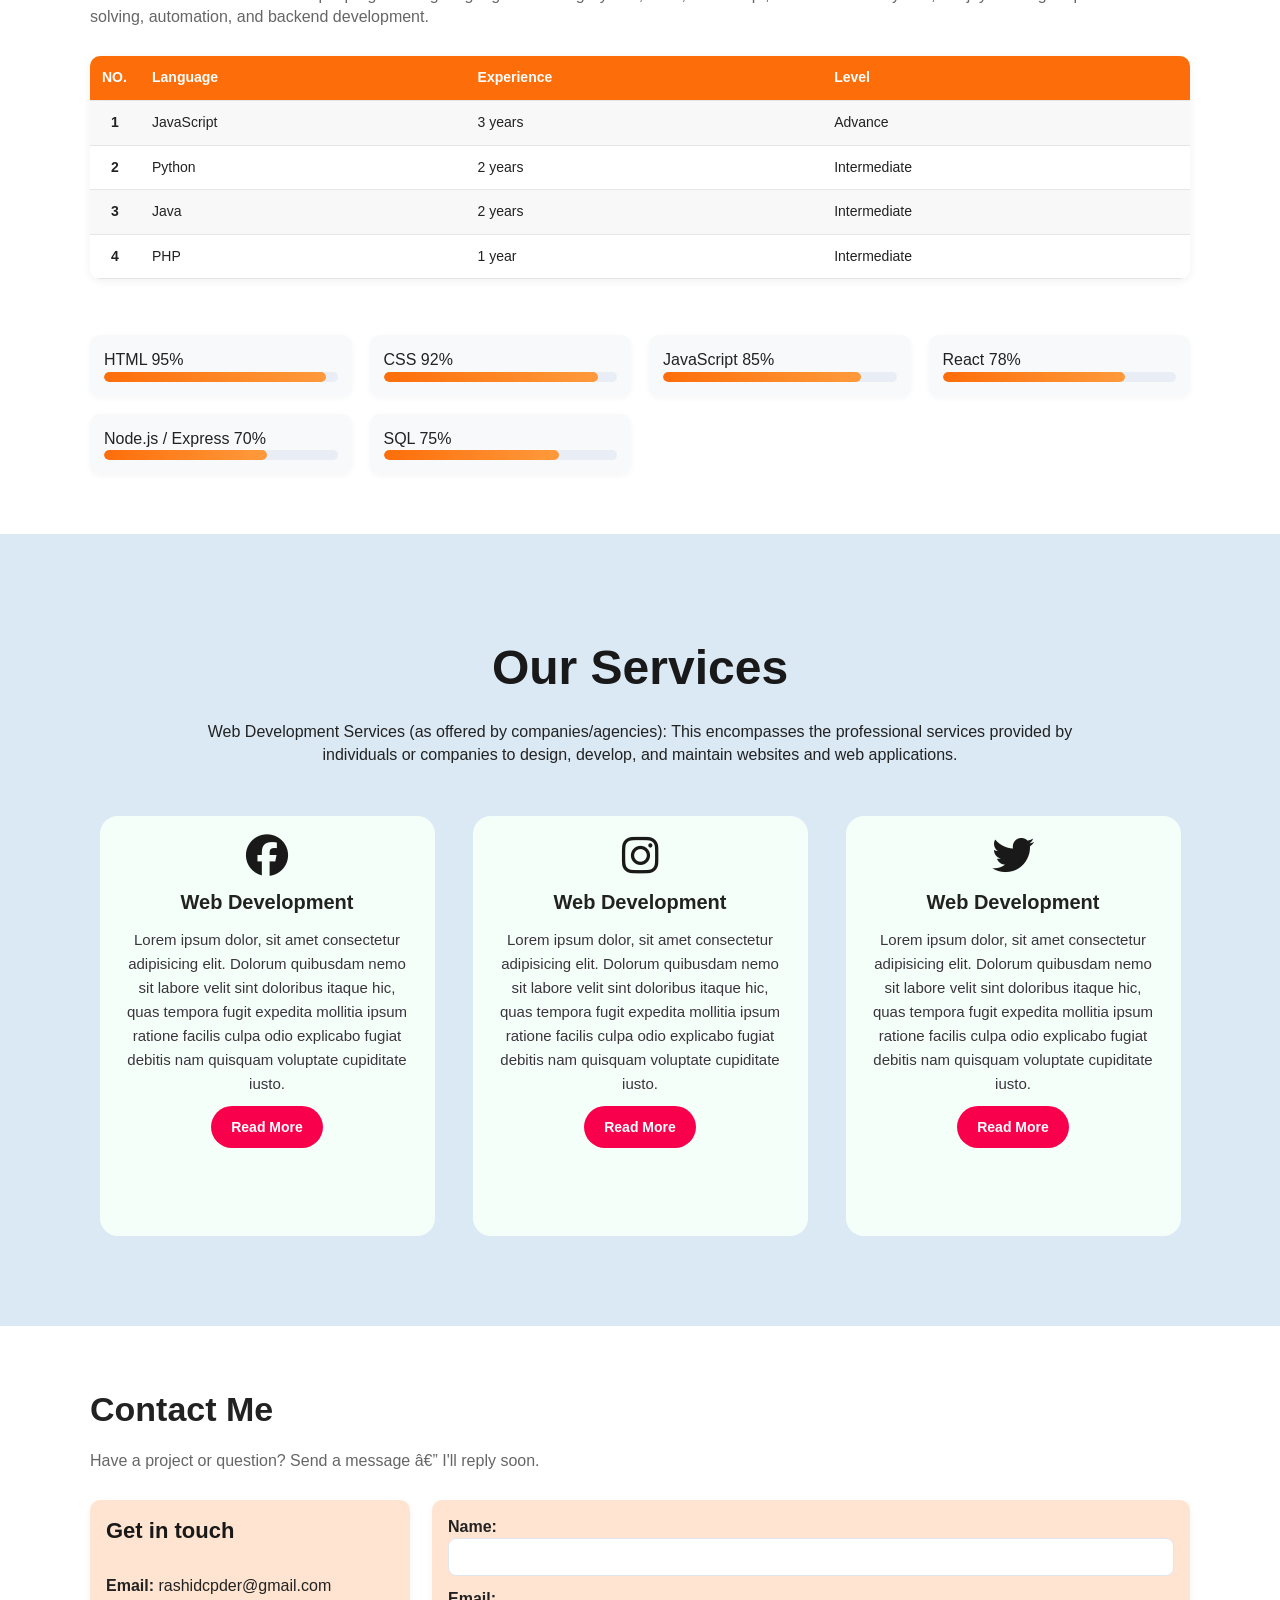
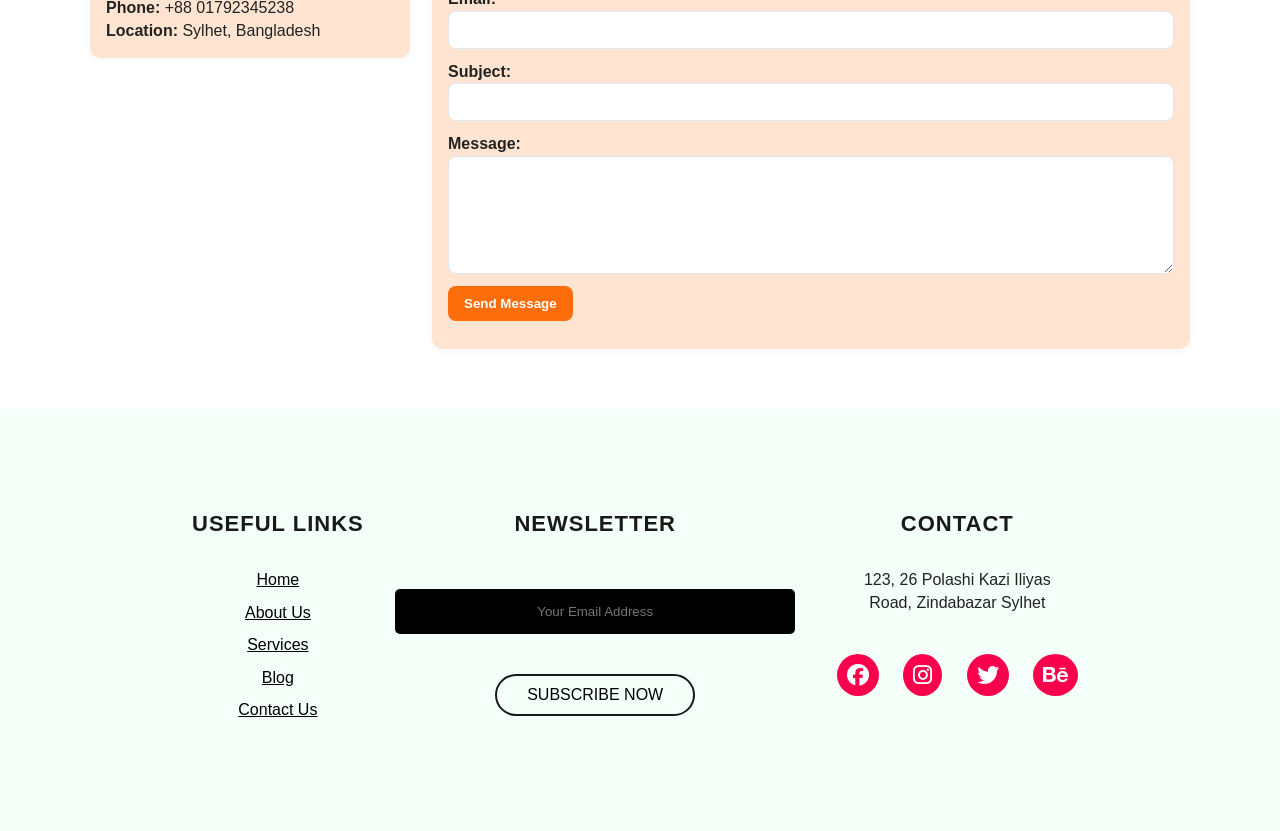
==== commit 596f020c: "updated portfolio" ====
--- a/index.htm
+++ b/index.htm
@@ -19,22 +19,28 @@
             <h2 class="logo">Portfo<span>lio</span></h2>
             <ul>
                 <li><a href="">Home</a></li>
-                <li><a href="">About Us</a></li>
+                <li><a href="">About</a></li>
                 <li><a href="">Services</a></li>
                 <li><a href="">Skills</a></li>
-                <li><a href="">Contact Us</a></li>
+                <li><a href="">Contact</a></li>
             </ul>
-            <a href="" class="btn">subscribe</a>
+            <a href="" class="btn">Subscribe</a>
         </nav>
-        <div class="content">
-            <h4>Hello, My Name Is</h4>
-            <h1>Shaheen <span>Rashid</span></h1>
-            <h3>I am Web Developer.</h3>
-            <div class="newslatter">
-                <form>
-                    <input type="email" name="email" id="Mail" placeholder="Enter Your Email">
-                    <input type="submit" name="submit" value="Lets Start">
-                </form>
+
+        <div class="hero-content">
+            <div class="content">
+                <h4>Hello, My Name Is</h4>
+                <h1>MD Shaheenur <span>Rashid</span></h1>
+                <h3>I am Web Developer.</h3>
+                <div class="newslatter">
+                    <form>
+                        <input type="email" name="email" id="Mail" placeholder="Enter Your Email">
+                        <input type="submit" name="submit" value="Let's Start">
+                    </form>
+                </div>
+            </div>
+            <div>
+                <img src="./images/figma2.jpg" alt="Shaheen Rashid">
             </div>
         </div>
     </div>
--- a/css/style.css
+++ b/css/style.css
@@ -1,132 +1,182 @@
+/* --------- Base / Reset --------- */
 * {
+    margin: 0;
     padding: 0;
-    margin: 0;
-    font-family: "Gill Sans", sans-serif;
     box-sizing: border-box;
-}
-
+    font-family: 'Poppins', 'Gill Sans', sans-serif;
+}
+
+/* Preserve single source of truth for fonts */
+body {
+    -webkit-font-smoothing: antialiased;
+    -moz-osx-font-smoothing: grayscale;
+    color: #222;
+    background: #fff;
+    line-height: 1.4;
+}
+
+/* --------- Hero / Navbar --------- */
 .hero {
-    height: 100vh;
-    width: 100%;
-    background-image: url(../images/figma-removebg-preview.png);
-    background-position: center;
-    background-size: cover;
-    background-repeat: no-repeat;
-    background-attachment: fixed;
-}
-
+    min-height: 100vh;
+    background-color: #fff0f5;
+    width: 100%;
+    display: block;
+}
+
+/* Navbar */
 nav {
     display: flex;
     align-items: center;
     justify-content: space-between;
-    padding-top: 45px;
-    padding-left: 8%;
-    padding-right: 8%;
+    padding: 22px 8%;
+    background-color: #f5fffa;
+    gap: 12px;
+    position: relative;
+    z-index: 20;
 }
 
 .logo {
     color: #505050;
-    font-size: 35px;
+    font-size: 28px;
     letter-spacing: 1px;
     cursor: pointer;
-}
-
-span {
+    font-weight: 700;
+}
+
+.logo span {
     color: #f9004d;
 }
 
+/* nav list */
+nav ul {
+    display: flex;
+    gap: 6px;
+    align-items: center;
+    list-style: none;
+    padding-left: 0;
+}
+
 nav ul li {
-    list-style-type: none;
     display: inline-block;
-    padding: 10px 25px;
 }
 
 nav ul li a {
-    font-size: 16px;
+    font-size: 15px;
     color: black;
     text-decoration: none;
-    font-weight: bold;
+    font-weight: 700;
     text-transform: capitalize;
+    padding: 10px 14px;
+    display: inline-block;
 }
 
 nav ul li a:hover {
     color: #f9004d;
-    transition: .4s;
-}
-
+    transition: .25s;
+}
+
+/* subscribe button (keeps original look) */
 .btn {
-    font-size: 18px;
+    font-size: 16px;
     background-color: #f9004d;
     color: white;
     border: 2px solid transparent;
-    font-weight: bold;
-    padding: 10px 25px;
+    font-weight: 700;
+    padding: 8px 18px;
     text-decoration: none;
-    border-radius: 30px;
-    transition: transform .4s;
+    border-radius: 28px;
+    transition: transform .25s, opacity .25s;
+    display: inline-block;
 }
 
 .btn:hover {
-    transform: scale(1.2);
+    transform: scale(1.04);
+}
+
+/* --------- Hero content --------- */
+.hero-content {
+    display: flex;
+    justify-content: space-between;
+    align-items: center;
+    padding: 40px 8%;
+    gap: 40px;
+    height: calc(100vh - 90px);
 }
 
 .content {
-    position: absolute;
-    top: 50%;
-    left: 8%;
-    transform: translateY(-50%);
+    max-width: 55%;
 }
 
 h1 {
     color: #505050;
-    margin: 20px 0 20px;
-    font-size: 75px;
+    margin: 16px 0;
+    font-size: 64px;
+    line-height: 1.03;
+    font-weight: 800;
+}
+
+h1 span {
+    color: #f9004d;
 }
 
 h3 {
     color: #191919;
-    margin-bottom: 50px;
-    font-size: 25px;
+    margin-bottom: 28px;
+    font-size: 22px;
+    font-weight: 600;
 }
 
 h4 {
     color: rgba(240, 10, 240, 0.8);
-    font-size: 22px;
-    letter-spacing: 2px;
-}
-
+    font-size: 18px;
+    letter-spacing: 1.5px;
+    font-weight: 600;
+}
+
+/* newsletter */
 .newslatter form {
     width: 380px;
     max-width: 100%;
     position: relative;
 }
 
-.newslatter form input:first-child {
-    display: inline-block;
-    width: 100%;
-    padding: 14px 130px 14px 15px;
+.newslatter form input[type="email"] {
+    width: 100%;
+    padding: 12px 140px 12px 14px;
     border: 2px solid #f9004d;
     outline: none;
-    border-radius: 30px;
-}
-
-.newslatter form input:last-child {
+    border-radius: 28px;
+    font-size: 14px;
+}
+
+.newslatter form input[type="submit"] {
     position: absolute;
-    display: inline-block;
-    padding: 10px 30px;
+    padding: 8px 20px;
     border: none;
     outline: none;
-    border-radius: 30px;
+    border-radius: 24px;
     background-color: #f9004d;
     color: white;
-    box-shadow: 0 0 5px #000, 0 0 15px #858585;
     top: 6px;
     right: 6px;
-}
-
+    font-weight: 700;
+    cursor: pointer;
+    box-shadow: 0 2px 8px rgba(0, 0, 0, 0.08);
+}
+
+/* hero image */
+.hero-content img {
+    width: 400px;
+    max-width: 100%;
+    border-radius: 10px;
+    object-fit: cover;
+    display: block;
+}
+
+/* --------- About --------- */
 .about {
     width: 100%;
-    padding: 100px 0px;
+    padding: 80px 0;
     background-color: #f5fffa;
 }
 
@@ -134,11 +184,12 @@
     height: 400px;
     width: 400px;
     border-radius: 50%;
+    object-fit: cover;
 }
 
 .about-text {
     width: 550px;
-    padding-top: 100px;
+    padding-top: 40px;
 }
 
 .main {
@@ -148,165 +199,209 @@
     display: flex;
     align-items: center;
     justify-content: space-around;
-}
-
+    gap: 28px;
+}
+
+/* about text */
 .about-text h2 {
     color: black;
-    font-size: 75px;
+    font-size: 52px;
     text-transform: capitalize;
-    margin-bottom: 20px;
+    margin-bottom: 12px;
 }
 
 .about-text h5 {
     color: black;
-    font-size: 25px;
+    font-size: 20px;
     letter-spacing: 2px;
-    margin-bottom: 25px;
+    margin-bottom: 12px;
 }
 
 .about-text p {
     color: black;
-    font-size: 20px;
-    letter-spacing: 1px;
-    line-height: 28px;
-    margin-bottom: 45px;
-}
-
-button {
     font-size: 16px;
+    letter-spacing: 0.2px;
+    line-height: 1.6;
+    margin-bottom: 20px;
+}
+
+.about button {
+    font-size: 14px;
     background-color: #f9004d;
     color: white;
-    text-decoration: none;
     border: 2px solid transparent;
-    font-weight: bold;
-    padding: 10px 30px;
-    border-radius: 30px;
-    transition: .4s;
-}
-
-button:hover {
-    background-color: transparent;
-    border: 2px solid #f9004d;
-    color: black;
-    cursor: pointer;
-}
-
+    font-weight: 700;
+    padding: 8px 20px;
+    border-radius: 28px;
+}
+
+/* --------- Services --------- */
 .service {
     background-color: #dbe9f4;
     width: 100%;
-    padding: 100px 0;
+    padding: 80px 0;
 }
 
 .title h2 {
-    font-size: 75px;
+    font-size: 48px;
     color: #191919;
-    width: 1130px;
-    margin: 30px auto;
+    max-width: 1100px;
+    margin: 20px auto;
     text-align: center;
 }
 
 .title p {
-    width: 750px;
-    margin: 10px auto;
-    padding-bottom: 100px;
-    font-size: 20px;
-}
-
+    max-width: 900px;
+    margin: 12px auto 40px;
+    font-size: 16px;
+    text-align: center;
+}
+
+/* cards */
 .box {
     display: flex;
     align-items: center;
     justify-content: center;
-    min-height: 400px;
+    gap: 18px;
+    flex-wrap: wrap;
 }
 
 .card {
-    height: 460px;
+    height: 420px;
     width: 335px;
-    padding: 20px 35px;
+    padding: 18px 22px;
     background: #f5fffa;
-    border-radius: 20px;
-    margin: 15px;
+    border-radius: 18px;
+    margin: 10px;
     position: relative;
     overflow: hidden;
     text-align: center;
 }
 
+.card:hover {
+    background-color: #d6b08b;
+    transition: all;
+}
+
 .card i {
-    font-size: 50px;
-    display: block;
-    text-align: center;
-    margin-bottom: 15px;
+    font-size: 42px;
+    margin-bottom: 12px;
     color: #191919;
 }
 
 .card h5 {
-    color: #191919;
-    font-size: 24px;
-    margin-bottom: 15px;
+    font-size: 20px;
+    margin-bottom: 12px;
+    font-weight: 700;
 }
 
 .pra p {
-    font-size: 18px;
+    font-size: 15px;
     color: rgba(12, 1, 12, 0.8);
-    line-height: 28px;
-    margin-bottom: 25px;
-}
-
+    line-height: 1.6;
+}
+
+/* read more button */
 .card .button {
+    display: inline-block;
+    margin-top: 10px;
     font-size: 14px;
     background-color: #f9004d;
     color: white;
     text-decoration: none;
     border: 2px solid transparent;
+    font-weight: 700;
+    padding: 8px 18px;
+    border-radius: 24px;
+}
+
+/* --------- Contact & Footer --------- */
+.pf-section {
+    padding: 60px 18px;
+    background: #ffffff;
+    color: #222;
+    font-family: "Inter", sans-serif;
+}
+
+.pf-container {
+    max-width: 1100px;
+    margin: 0 auto;
+}
+
+.pf-title {
+    font-size: 34px;
+    padding-bottom: 10px;
+    margin: 0 0 6px;
+    font-weight: 700;
+}
+
+.pf-sub {
+    margin: 0 0 28px;
+    color: #666;
+    font-size: 16px;
+}
+
+.pf-contact-wrap {
+    display: grid;
+    grid-template-columns: 320px 1fr;
+    gap: 22px;
+    align-items: start;
+}
+
+.pf-contact-info,
+.pf-contact-form {
+    background: #ffe5d1;
+    padding: 16px;
+    border-radius: 10px;
+    box-shadow: 0 2px 8px rgba(12, 20, 40, 0.04);
+}
+
+.pf-row {
+    display: flex;
+    gap: 12px;
     font-weight: bold;
-    padding: 9px 22px;
-    border-radius: 30px;
-    transition: .4s;
-}
-
-.card .button:hover {
-    background-color: transparent;
-    border: 2px solid #f9004d;
-    color: #191919;
+    margin-bottom: 12px;
+    flex-wrap: wrap;
+}
+
+.pf-field {
+    flex: 1 1 50%;
+    display: flex;
+    flex-direction: column;
+}
+
+.pf-field-full {
+    flex: 1 1 100%;
+    display: flex;
+    flex-direction: column;
+}
+
+.pf-contact-form input,
+.pf-contact-form textarea {
+    border: 1px solid #e0e6ef;
+    padding: 10px 12px;
+    border-radius: 8px;
+    font-size: 14px;
+    outline: none;
+}
+
+.pf-contact-form input:focus,
+.pf-contact-form textarea:focus {
+    border-color: #d6b08b;
+    box-shadow: 0 6px 18px rgba(216, 150, 100, 0.08);
+}
+
+.pf-btn {
+    background: #FD6E0A;
+    color: #fff;
+    border: 0;
+    padding: 10px 16px;
+    border-radius: 8px;
+    font-weight: 700;
     cursor: pointer;
 }
 
-.contact-me {
-    width: 100%;
-    height: 290px;
-    background: #191919;
-    display: flex;
-    align-items: center;
-    justify-content: center;
-    flex-direction: column;
-}
-
-.contact-me p {
-    font-size: 30px;
-    font-weight: bold;
-    color: white;
-    margin-bottom: 25px;
-    text-transform: capitalize;
-}
-
-.contact-me .button-two {
-    font-size: 16px;
-    background-color: #f9004d;
-    color: white;
-    text-decoration: none;
-    border: 2px solid transparent;
-    font-weight: bold;
-    padding: 9px 22px;
-    border-radius: 30px;
-    transition: .4s;
-}
-
-.contact-me .button-two:hover {
-    background-color: transparent;
-    border: 2px solid #f9004d;
-    cursor: pointer;
-}
-
+/* Footer */
 .footer {
     width: 100%;
     padding: 100px 15%;
@@ -344,14 +439,17 @@
 .col-2 {
     flex-grow: 2;
 }
-.col-2 button:hover{
+
+.col-2 button:hover {
     background: #191919;
     color: white;
     transition: 0.7s;
 }
-.col-2 form input{
+
+.col-2 form input {
     background: #2b7a2b;
 }
+
 .footer form input {
     width: 400px;
     height: 45px;
@@ -390,213 +488,16 @@
     color: white;
 }
 
-/* ===== Namespaced portfolio styles (pf-*) ===== */
-
-.pf-section {
-    padding: 60px 18px;
-    background: #ffffff;
-    color: #222;
-    font-family: "Inter", "Segoe UI", Roboto, Arial, sans-serif;
-}
-
-.pf-container {
-    max-width: 1100px;
-    margin: 0 auto;
-}
-
-/* Titles */
-.pf-title {
-    font-size: 38px;
-    padding-bottom: 10px;
-    margin: 0 0 6px;
-    font-weight: 700;
-}
-
-.pf-sub {
-    margin: 0 0 28px;
-    color: #666;
-    font-size: 20px;
-}
-
-/* Skills grid */
-.pf-skills-grid {
-    display: grid;
-    grid-template-columns: repeat(auto-fit, minmax(240px, 1fr));
-    gap: 18px;
-    padding-top: 100px;
-}
-
-.pf-skill-card {
-    padding: 16px;
-    border-radius: 10px;
-    background: #f8f9fb;
-    box-shadow: 0 2px 6px rgba(13, 22, 40, 0.04);
-}
-
-.pf-skill-head {
-    display: flex;
-    justify-content: space-between;
-    align-items: center;
-    font-weight: 600;
-    margin-bottom: 10px;
-    font-size: 14px;
-}
-
-.pf-skill-percent {
-    font-weight: 700;
-    color: #333;
-}
-
-/* Progress */
-.pf-progress {
-    height: 10px;
-    width: 100%;
-    background: #e9eef6;
-    border-radius: 999px;
-    overflow: hidden;
-}
-
-.pf-progress-bar {
-    height: 100%;
-    background: linear-gradient(90deg, #FD6E0A, #FF9A3C);
-    /* will pick default color from CSS - ok */
-    border-radius: 999px;
-    transition: width .9s cubic-bezier(.2, .9, .4, 1);
-}
-
-/* Contact section layout */
-.pf-contact-section .pf-contact-wrap {
-    display: grid;
-    grid-template-columns: 340px 1fr;
-    gap: 28px;
-    align-items: start;
-}
-
-/* contact info card */
-.pf-contact-info {
-    background: #ffe5d1;
-    margin-top: 70px;
-    padding: 18px;
-    border-radius: 10px;
-    box-shadow: 0 2px 8px rgba(105, 117, 149, 0.04);
-}
-
-.pf-contact-info h3 {
-    margin-top: 0;
-}
-.pf-contact-info p{
-    padding-bottom: 18px;
-}
-/* contact form */
-.pf-contact-form {
-    background: #ffe5d1;
-    padding: 18px;
-    border-radius: 10px;
-    box-shadow: 0 2px 8px rgba(12, 20, 40, 0.04);
-}
-
-.pf-row {
-    display: flex;
-    gap: 14px;
-    font-weight: bold;
-    margin-bottom: 12px;
-}
-
-.pf-field {
-    flex: 1 1 50%;
-    display: flex;
-    flex-direction: column;
-}
-
-.pf-field-full {
-    flex: 1 1 100%;
-    display: flex;
-    flex-direction: column;
-}
-
-.pf-contact-form label {
-    font-size: 13px;
-    margin-bottom: 6px;
-    color: #444;
-}
-
-.pf-contact-form input,
-.pf-contact-form textarea {
-    border: 1px solid #e0e6ef;
-    padding: 10px 12px;
-    border-radius: 8px;
-    font-size: 14px;
-    outline: none;
-    transition: box-shadow .15s, border-color .15s;
-}
-
-.pf-contact-form input:focus,
-.pf-contact-form textarea:focus {
-    border-color: #d6b08b;
-    box-shadow: 0 6px 18px rgba(216, 150, 100, 0.08);
-}
-
-/* button + status */
-.pf-actions {
-    align-items: center;
-    gap: 12px;
-}
-
-.pf-btn {
-    background: #FD6E0A;
-    color: #fff;
-    border: 0;
-    padding: 10px 16px;
-    border-radius: 8px;
-    font-weight: 700;
-    cursor: pointer;
-    box-shadow: 0 6px 18px rgba(253, 110, 10, 0.14);
-}
-
-.pf-btn:active {
-    transform: translateY(1px);
-}
-
-.pf-form-status {
-    font-size: 14px;
-    color: #2b7a2b;
-    margin-left: 6px;
-}
-
-@media (max-width: 880px) {
-    .pf-contact-section .pf-contact-wrap {
-        grid-template-columns: 1fr;
-    }
-
-    .pf-row {
-        flex-direction: column;
-    }
-
-    .pf-field,
-    .pf-field-full {
-        width: 100%;
-    }
-
-    .pf-skills-grid {
-        grid-template-columns: repeat(auto-fit, minmax(200px, 1fr));
-    }
-
-    .pf-section {
-        padding: 40px 14px;
-    }
-}
-
-/* === Scrollable container === */
+/* Tables and skills */
 .overflow-x-auto {
     width: 100%;
     overflow-x: auto;
     -webkit-overflow-scrolling: touch;
     margin: 20px 0;
     border-radius: 10px;
-    box-shadow: 0 2px 8px rgba(0, 0, 0, 0.08);
-}
-
-/* === Custom table === */
+    box-shadow: 0 2px 8px rgba(0, 0, 0, 0.06);
+}
+
 .custom-table {
     width: 100%;
     border-collapse: collapse;
@@ -604,60 +505,141 @@
     min-width: 500px;
 }
 
-/* === Table Header === */
 .custom-table thead {
     background-color: #FD6E0A;
-    /* your main accent color */
-    color: white;
-}
-
-.custom-table th {
+    color: #fff;
+}
+
+.custom-table th,
+.custom-table td {
+    padding: 12px;
+    border-bottom: 1px solid #e5e5e5;
+    font-size: 14px;
     text-align: left;
-    padding: 14px 12px;
-    font-weight: 600;
-    font-size: 15px;
-}
-
-/* === Table Body === */
-.custom-table td,
-.custom-table th {
-    padding: 12px 12px;
-    border-bottom: 1px solid #e5e5e5;
-}
-
-/* First column (number) */
-.custom-table tbody th:first-child,
-.custom-table thead th:first-child {
+}
+
+.custom-table tbody th:first-child {
     text-align: center;
     width: 50px;
-    font-weight: 600;
-}
-
-/* === Zebra striping === */
+}
+
 .custom-table tbody tr:nth-child(odd) {
     background-color: #f8f8f8;
 }
 
-.custom-table tbody tr:nth-child(even) {
-    background-color: #ffffff;
-}
-
-/* === Hover effect === */
 .custom-table tbody tr:hover {
     background-color: #ffe5d1;
-    transition: background-color 0.3s ease;
-}
-
-/* === Responsive === */
-@media (max-width: 600px) {
-
-    .custom-table th,
-    .custom-table td {
-        padding: 10px 8px;
-        font-size: 14px;
+    transition: background-color .2s;
+}
+
+.pf-skills-grid {
+    display: grid;
+    grid-template-columns: repeat(auto-fit, minmax(220px, 1fr));
+    gap: 18px;
+    padding-top: 36px;
+}
+
+.pf-skill-card {
+    padding: 14px;
+    border-radius: 10px;
+    background: #f8f9fb;
+    box-shadow: 0 2px 6px rgba(13, 22, 40, 0.04);
+}
+
+.pf-progress {
+    height: 10px;
+    width: 100%;
+    background: #e9eef6;
+    border-radius: 999px;
+    overflow: hidden;
+}
+
+.pf-progress-bar {
+    height: 100%;
+    background: linear-gradient(90deg, #FD6E0A, #FF9A3C);
+    border-radius: 999px;
+    transition: width .9s cubic-bezier(.2, .9, .4, 1);
+}
+
+/* --------- Mobile Menu Toggle (injected by JS) --------- */
+.mobile-toggle {
+    display: none;
+    /* shown on small screens by media query */
+    width: 44px;
+    height: 44px;
+    border-radius: 8px;
+    align-items: center;
+    justify-content: center;
+    cursor: pointer;
+    border: 0;
+    background: transparent;
+}
+
+/* animated bars */
+.mobile-toggle .bar {
+    width: 22px;
+    height: 2px;
+    background: #191919;
+    display: block;
+    margin: 3px 0;
+    transition: all .25s ease;
+}
+
+/* when nav is open, class 'nav-open' is set on nav by JS */
+nav.nav-open ul {
+    display: flex;
+    flex-direction: column;
+    gap: 12px;
+    align-items: stretch;
+    background: #f5fffa;
+    padding: 14px;
+    border-radius: 8px;
+    position: absolute;
+    top: 68px;
+    right: 8%;
+    width: 220px;
+    box-shadow: 0 8px 30px rgba(0, 0, 0, 0.08);
+}
+
+nav.nav-open .mobile-toggle .bar:nth-child(1) {
+    transform: translateY(6px) rotate(45deg);
+    width: 22px;
+}
+
+nav.nav-open .mobile-toggle .bar:nth-child(2) {
+    opacity: 0;
+    transform: scaleX(0.2);
+}
+
+nav.nav-open .mobile-toggle .bar:nth-child(3) {
+    transform: translateY(-6px) rotate(-45deg);
+    width: 22px;
+}
+
+/* Make sure nav ul default style on small screens is hidden (controlled below) */
+
+/* --------- Responsive Breakpoints --------- */
+
+/* Large laptops and down */
+@media (max-width: 1200px) {
+    h1 {
+        font-size: 56px;
     }
 
-    .custom-table {
-        min-width: 400px;
+    .about-text h2 {
+        font-size: 44px;
+    }
+
+    .hero-content {
+        gap: 28px;
+        padding-top: 28px;
+    }
+
+    .hero-content img {
+        width: 360px;
+    }
+
+    .main {
+        gap: 20px;
     }
 }
